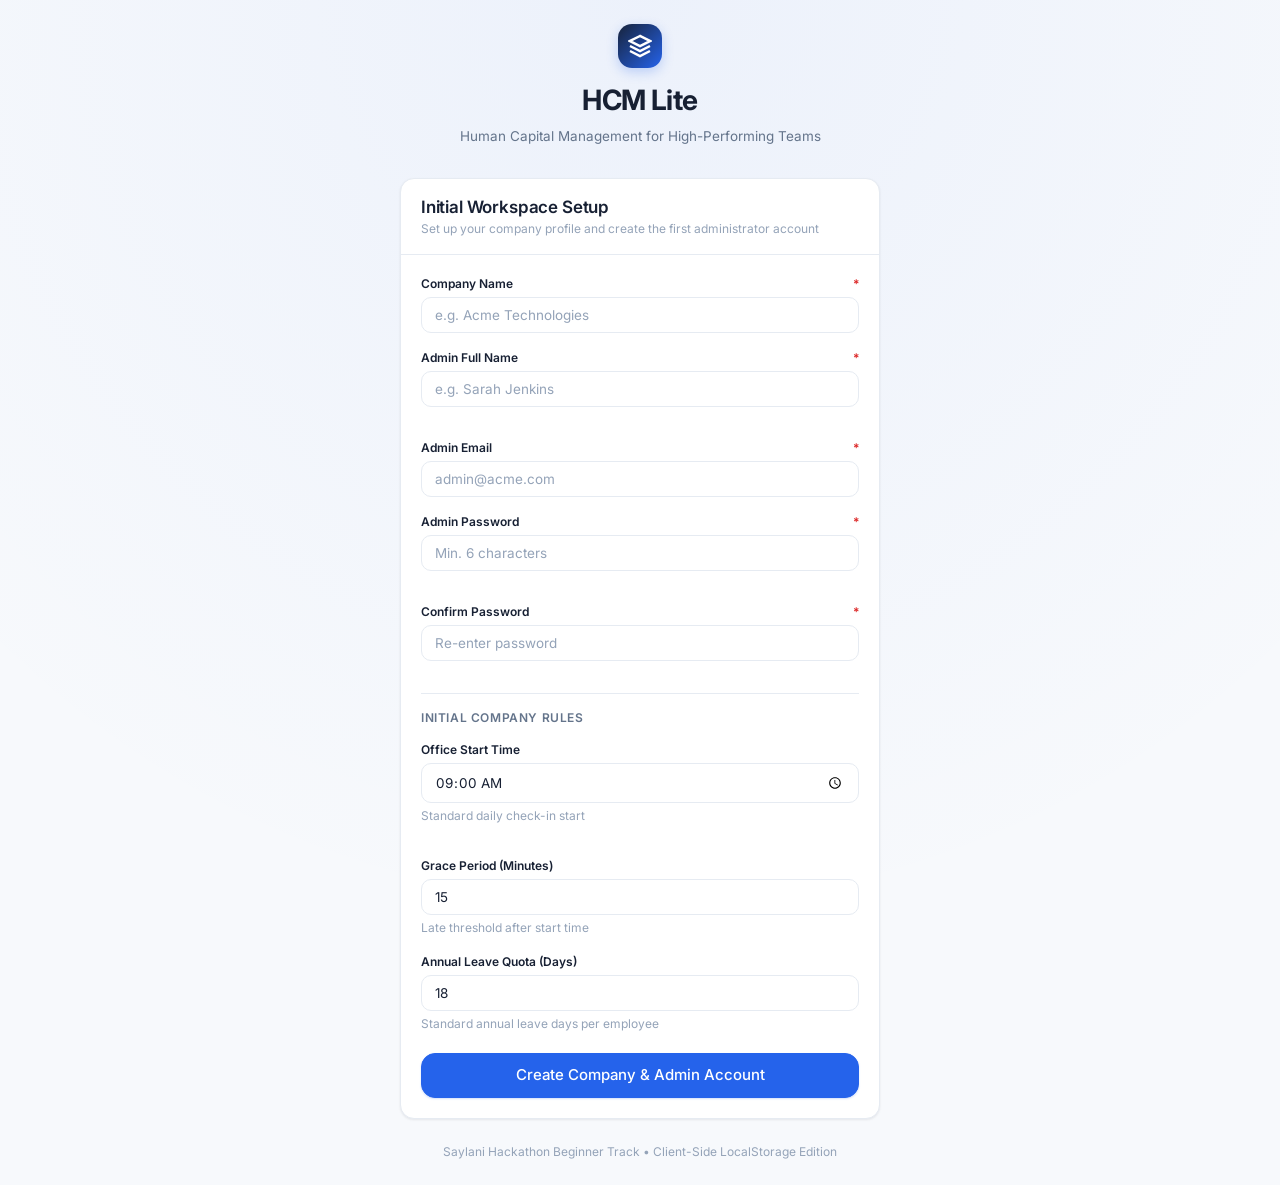
==== index.html @ 60c9b486 "Complete HCM Lite web app for Saylani Hackathon with all compulsory and bonus features" ====
<!DOCTYPE html>
<html lang="en">
<head>
  <meta charset="UTF-8">
  <meta name="viewport" content="width=device-width, initial-scale=1.0">
  <meta name="description" content="HCM Lite — A modern, professional HR Management platform for modern teams.">
  <title>HCM Lite — Sign In & Setup</title>
  <link rel="stylesheet" href="css/variables.css">
  <link rel="stylesheet" href="css/style.css">
  <link rel="stylesheet" href="css/components.css">
  <link rel="stylesheet" href="css/responsive.css">
  <style>
    .auth-page-wrapper {
      min-height: 100vh;
      display: flex;
      flex-direction: column;
      align-items: center;
      justify-content: center;
      padding: var(--space-6);
      background: radial-gradient(circle at 50% 0%, rgba(37, 99, 235, 0.05), transparent 70%), var(--color-bg);
    }
    .auth-container {
      width: 100%;
      max-width: 480px;
    }
    .auth-brand-header {
      text-align: center;
      margin-bottom: var(--space-8);
      display: flex;
      flex-direction: column;
      align-items: center;
      gap: var(--space-2);
    }
    .auth-brand-logo {
      width: 44px;
      height: 44px;
      border-radius: var(--radius-lg);
      background: linear-gradient(135deg, #17233B 0%, #2563EB 100%);
      display: flex;
      align-items: center;
      justify-content: center;
      color: white;
      box-shadow: 0 4px 12px rgba(37, 99, 235, 0.25);
      margin-bottom: var(--space-2);
    }
    .auth-brand-logo svg {
      width: 24px;
      height: 24px;
    }
    .auth-tagline {
      font-size: var(--font-size-sm);
      color: var(--color-text-secondary);
    }
  </style>
</head>
<body>
  <div class="auth-page-wrapper">
    <div class="auth-container">
      <div class="auth-brand-header">
        <div class="auth-brand-logo">
          <svg viewBox="0 0 24 24" fill="none" stroke="currentColor" stroke-width="2.5"><path d="M12 2L2 7l10 5 10-5-10-5z"></path><path d="M2 17l10 5 10-5"></path><path d="M2 12l10 5 10-5"></path></svg>
        </div>
        <h1 class="brand-title" style="font-size: 1.75rem;">HCM Lite</h1>
        <p class="auth-tagline">Human Capital Management for High-Performing Teams</p>
      </div>

      <!-- FIRST RUN SETUP CARD -->
      <div class="card" id="first-run-setup-card" style="display: none;">
        <div class="card-header">
          <div class="card-title-group">
            <h2 class="card-title">Initial Workspace Setup</h2>
            <span class="card-subtitle">Set up your company profile and create the first administrator account</span>
          </div>
        </div>
        <div class="card-body">
          <form id="first-run-form">
            <div class="form-group">
              <label class="form-label" for="setup-company-name">Company Name <span class="required">*</span></label>
              <input type="text" id="setup-company-name" class="form-input" required placeholder="e.g. Acme Technologies" autocomplete="organization">
            </div>

            <div class="form-row">
              <div class="form-group">
                <label class="form-label" for="setup-admin-name">Admin Full Name <span class="required">*</span></label>
                <input type="text" id="setup-admin-name" class="form-input" required placeholder="e.g. Sarah Jenkins" autocomplete="name">
              </div>
              <div class="form-group">
                <label class="form-label" for="setup-admin-email">Admin Email <span class="required">*</span></label>
                <input type="email" id="setup-admin-email" class="form-input" required placeholder="admin@acme.com" autocomplete="email">
              </div>
            </div>

            <div class="form-row">
              <div class="form-group">
                <label class="form-label" for="setup-admin-pwd">Admin Password <span class="required">*</span></label>
                <input type="password" id="setup-admin-pwd" class="form-input" required minlength="6" placeholder="Min. 6 characters" autocomplete="new-password">
              </div>
              <div class="form-group">
                <label class="form-label" for="setup-confirm-pwd">Confirm Password <span class="required">*</span></label>
                <input type="password" id="setup-confirm-pwd" class="form-input" required minlength="6" placeholder="Re-enter password" autocomplete="new-password">
              </div>
            </div>

            <div style="margin: var(--space-4) 0 var(--space-3); border-top: 1px solid var(--color-border); padding-top: var(--space-3);">
              <span style="font-size: var(--font-size-xs); font-weight: var(--font-weight-semibold); color: var(--color-text-secondary); text-transform: uppercase; letter-spacing: 0.05em;">Initial Company Rules</span>
            </div>

            <div class="form-row">
              <div class="form-group">
                <label class="form-label" for="setup-start-time">Office Start Time</label>
                <input type="time" id="setup-start-time" class="form-input" value="09:00">
                <span class="form-hint">Standard daily check-in start</span>
              </div>
              <div class="form-group">
                <label class="form-label" for="setup-grace-mins">Grace Period (Minutes)</label>
                <input type="number" id="setup-grace-mins" class="form-input" value="15" min="0" max="60">
                <span class="form-hint">Late threshold after start time</span>
              </div>
            </div>

            <div class="form-group">
              <label class="form-label" for="setup-leave-quota">Annual Leave Quota (Days)</label>
              <input type="number" id="setup-leave-quota" class="form-input" value="18" min="1" max="60">
              <span class="form-hint">Standard annual leave days per employee</span>
            </div>

            <div style="margin-top: var(--space-5);">
              <button type="submit" class="btn btn-primary btn-full btn-lg">
                Create Company &amp; Admin Account
              </button>
            </div>
          </form>
        </div>
      </div>

      <!-- STANDARD LOGIN CARD -->
      <div class="card" id="login-card" style="display: none;">
        <div class="card-header">
          <div class="card-title-group">
            <h2 class="card-title" id="login-company-title">Sign In</h2>
            <span class="card-subtitle">Enter your credentials to access your portal</span>
          </div>
        </div>
        <div class="card-body">
          <form id="login-form">
            <div class="form-group">
              <label class="form-label" for="login-email">Email Address <span class="required">*</span></label>
              <input type="email" id="login-email" class="form-input" required placeholder="name@company.com" autocomplete="email">
            </div>

            <div class="form-group">
              <div style="display: flex; justify-content: space-between; align-items: center; margin-bottom: 4px;">
                <label class="form-label" for="login-password" style="margin-bottom: 0;">Password <span class="required">*</span></label>
                <button type="button" id="toggle-login-pwd" class="btn btn-outline btn-sm" style="padding: 1px 6px; font-size: 0.75rem;">Show</button>
              </div>
              <input type="password" id="login-password" class="form-input" required placeholder="••••••••" autocomplete="current-password">
            </div>

            <div style="margin-top: var(--space-6);">
              <button type="submit" class="btn btn-primary btn-full btn-lg" id="btn-login-submit">
                Sign In
              </button>
            </div>

            <div style="margin-top: var(--space-4); text-align: center;">
              <span style="font-size: var(--font-size-xs); color: var(--color-text-muted);">
                Role redirection: Admin accounts access the Admin Console, while employee accounts open the Self-Service Portal.
              </span>
            </div>
          </form>
        </div>
      </div>

      <div style="margin-top: var(--space-6); text-align: center; font-size: var(--font-size-xs); color: var(--color-text-muted);">
        Saylani Hackathon Beginner Track • Client-Side LocalStorage Edition
      </div>
    </div>
  </div>

  <div id="toast-container"></div>

  <!-- Scripts -->
  <script src="js/storage.js"></script>
  <script src="js/auth.js"></script>
  <script src="js/ui.js"></script>
  <script src="js/attendance.js"></script>
  <script src="js/leave.js"></script>
  <script src="js/payroll.js"></script>
  <script src="js/helper.js"></script>
  <script src="js/app.js"></script>
</body>
</html>
---- css/variables.css ----
/* ==========================================================================
   HCM Lite — CSS Variables & Design System
   Sleek, modern, SaaS aesthetic (Inter, clean slate & indigo/blue tones)
   ========================================================================== */

@import url('https://fonts.googleapis.com/css2?family=Inter:wght@300;400;500;600;700&family=JetBrains+Mono:wght@400;500&display=swap');

:root {
  /* Color Palette - Light Mode */
  --color-primary-dark: #17233B;
  --color-primary-accent: #2563EB;
  --color-primary-accent-hover: #1D4ED8;
  --color-primary-accent-subtle: rgba(37, 99, 235, 0.08);

  --color-bg: #F7F9FC;
  --color-surface: #FFFFFF;
  --color-surface-hover: #F8FAFC;
  --color-surface-elevated: #FFFFFF;
  --color-surface-subtle: #F1F5F9;

  --color-text-main: #172033;
  --color-text-secondary: #64748B;
  --color-text-muted: #94A3B8;
  --color-text-inverse: #FFFFFF;

  --color-border: #E6EBF2;
  --color-border-subtle: #EEF2F6;
  --color-border-hover: #CBD5E1;
  --color-border-focus: #2563EB;

  /* Semantic Colors */
  --color-success: #0D9488;
  --color-success-bg: #CCFBF1;
  --color-success-text: #0F766E;

  --color-warning: #D97706;
  --color-warning-bg: #FEF3C7;
  --color-warning-text: #B45309;

  --color-error: #DC2626;
  --color-error-bg: #FEE2E2;
  --color-error-text: #B91C1C;

  --color-info: #0284C7;
  --color-info-bg: #E0F2FE;
  --color-info-text: #0369A1;

  --color-purple: #7C3AED;
  --color-purple-bg: #EDE9FE;
  --color-purple-text: #6D28D9;

  /* Typography */
  --font-sans: 'Inter', -apple-system, BlinkMacSystemFont, 'Segoe UI', Roboto, Helvetica, Arial, sans-serif;
  --font-mono: 'JetBrains Mono', SFMono-Regular, Menlo, Monaco, Consolas, monospace;

  --font-size-xs: 0.75rem;    /* 12px */
  --font-size-sm: 0.84375rem; /* 13.5px */
  --font-size-base: 0.9375rem;/* 15px */
  --font-size-md: 1.0625rem;  /* 17px */
  --font-size-lg: 1.25rem;    /* 20px */
  --font-size-xl: 1.5rem;     /* 24px */
  --font-size-2xl: 1.875rem;  /* 30px */

  --font-weight-normal: 400;
  --font-weight-medium: 500;
  --font-weight-semibold: 600;
  --font-weight-bold: 700;

  /* Spacing */
  --space-1: 0.25rem;
  --space-2: 0.5rem;
  --space-3: 0.75rem;
  --space-4: 1rem;
  --space-5: 1.25rem;
  --space-6: 1.5rem;
  --space-8: 2rem;
  --space-10: 2.5rem;
  --space-12: 3rem;

  /* Borders & Radii */
  --radius-xs: 4px;
  --radius-sm: 6px;
  --radius-md: 10px;
  --radius-lg: 14px;
  --radius-xl: 18px;
  --radius-full: 9999px;

  /* Shadows */
  --shadow-xs: 0 1px 2px rgba(15, 23, 42, 0.04);
  --shadow-sm: 0 1px 3px rgba(15, 23, 42, 0.06), 0 1px 2px rgba(15, 23, 42, 0.03);
  --shadow-md: 0 4px 6px -1px rgba(15, 23, 42, 0.07), 0 2px 4px -2px rgba(15, 23, 42, 0.04);
  --shadow-lg: 0 10px 15px -3px rgba(15, 23, 42, 0.08), 0 4px 6px -4px rgba(15, 23, 42, 0.03);
  --shadow-xl: 0 20px 25px -5px rgba(15, 23, 42, 0.1), 0 8px 10px -6px rgba(15, 23, 42, 0.04);
  --shadow-card: 0 1px 3px 0 rgba(16, 24, 40, 0.05), 0 1px 2px 0 rgba(16, 24, 40, 0.03);

  /* Transitions */
  --transition-fast: 150ms cubic-bezier(0.4, 0, 0.2, 1);
  --transition-normal: 200ms cubic-bezier(0.4, 0, 0.2, 1);
  --transition-slow: 300ms cubic-bezier(0.4, 0, 0.2, 1);

  /* Layout */
  --sidebar-width: 260px;
  --sidebar-width-collapsed: 72px;
  --topbar-height: 64px;
  --content-max-width: 1440px;
}

/* ==========================================================================
   Dark Mode Theme Overrides
   ========================================================================== */
[data-theme="dark"] {
  --color-primary-dark: #0B111E;
  --color-primary-accent: #3B82F6;
  --color-primary-accent-hover: #60A5FA;
  --color-primary-accent-subtle: rgba(59, 130, 246, 0.15);

  --color-bg: #0B111E;
  --color-surface: #131D31;
  --color-surface-hover: #19253F;
  --color-surface-elevated: #1A2640;
  --color-surface-subtle: #162035;

  --color-text-main: #F1F5F9;
  --color-text-secondary: #94A3B8;
  --color-text-muted: #64748B;
  --color-text-inverse: #0B111E;

  --color-border: #22324F;
  --color-border-subtle: #1C2B45;
  --color-border-hover: #33486F;
  --color-border-focus: #3B82F6;

  /* Semantic - Dark adjustments */
  --color-success: #14B8A6;
  --color-success-bg: rgba(20, 184, 166, 0.14);
  --color-success-text: #2DD4BF;

  --color-warning: #F59E0B;
  --color-warning-bg: rgba(245, 158, 11, 0.14);
  --color-warning-text: #FBBF24;

  --color-error: #EF4444;
  --color-error-bg: rgba(239, 68, 68, 0.14);
  --color-error-text: #F87171;

  --color-info: #38BDF8;
  --color-info-bg: rgba(56, 189, 248, 0.14);
  --color-info-text: #7DD3FC;

  --color-purple: #A78BFA;
  --color-purple-bg: rgba(167, 139, 250, 0.14);
  --color-purple-text: #C4B5FD;

  --shadow-xs: 0 1px 2px rgba(0, 0, 0, 0.3);
  --shadow-sm: 0 1px 3px rgba(0, 0, 0, 0.4);
  --shadow-md: 0 4px 6px -1px rgba(0, 0, 0, 0.5);
  --shadow-lg: 0 10px 15px -3px rgba(0, 0, 0, 0.6);
  --shadow-xl: 0 20px 25px -5px rgba(0, 0, 0, 0.7);
  --shadow-card: 0 1px 3px rgba(0, 0, 0, 0.4), 0 0 0 1px rgba(255, 255, 255, 0.04);
}
---- css/style.css ----
/* ==========================================================================
   HCM Lite — Main Layout & Base Styles
   SaaS Dashboard Layout (Sidebar + Topbar + Content Area)
   ========================================================================== */

@import url('./variables.css');

*, *::before, *::after {
  box-sizing: border-box;
  margin: 0;
  padding: 0;
}

html {
  font-size: 16px;
  -webkit-font-smoothing: antialiased;
  -moz-osx-font-smoothing: grayscale;
  scroll-behavior: smooth;
}

body {
  font-family: var(--font-sans);
  font-size: var(--font-size-base);
  line-height: 1.5;
  color: var(--color-text-main);
  background-color: var(--color-bg);
  min-height: 100vh;
  transition: background-color var(--transition-normal), color var(--transition-normal);
  overflow-x: hidden;
}

a {
  color: var(--color-primary-accent);
  text-decoration: none;
  transition: color var(--transition-fast);
}

a:hover {
  color: var(--color-primary-accent-hover);
}

button, input, select, textarea {
  font-family: inherit;
  font-size: inherit;
}

/* ==========================================================================
   Layout Architecture
   ========================================================================== */
.app-container {
  display: flex;
  min-height: 100vh;
  width: 100%;
  position: relative;
}

/* --------------------------------------------------------------------------
   Sidebar Navigation
   -------------------------------------------------------------------------- */
.sidebar {
  width: var(--sidebar-width);
  background-color: var(--color-surface);
  border-right: 1px solid var(--color-border);
  display: flex;
  flex-direction: column;
  position: fixed;
  top: 0;
  bottom: 0;
  left: 0;
  z-index: 40;
  transition: transform var(--transition-normal), width var(--transition-normal), background-color var(--transition-normal);
}

.sidebar-header {
  height: var(--topbar-height);
  padding: 0 var(--space-5);
  display: flex;
  align-items: center;
  justify-content: space-between;
  border-bottom: 1px solid var(--color-border);
}

.brand-link {
  display: flex;
  align-items: center;
  gap: var(--space-3);
  text-decoration: none;
  color: var(--color-text-main);
}

.brand-logo-icon {
  width: 32px;
  height: 32px;
  border-radius: var(--radius-md);
  background: linear-gradient(135deg, #17233B 0%, #2563EB 100%);
  display: flex;
  align-items: center;
  justify-content: center;
  color: #FFFFFF;
  box-shadow: 0 2px 4px rgba(37, 99, 235, 0.25);
  flex-shrink: 0;
}

.brand-logo-icon svg {
  width: 18px;
  height: 18px;
}

.brand-text {
  display: flex;
  flex-direction: column;
}

.brand-title {
  font-size: var(--font-size-md);
  font-weight: var(--font-weight-bold);
  letter-spacing: -0.02em;
  color: var(--color-text-main);
  line-height: 1.2;
}

.brand-subtitle {
  font-size: 0.7rem;
  font-weight: var(--font-weight-medium);
  color: var(--color-text-muted);
  text-transform: uppercase;
  letter-spacing: 0.05em;
}

.sidebar-body {
  flex: 1;
  padding: var(--space-4) var(--space-3);
  overflow-y: auto;
  display: flex;
  flex-direction: column;
  gap: var(--space-6);
}

.nav-group-title {
  font-size: 0.6875rem;
  font-weight: var(--font-weight-semibold);
  text-transform: uppercase;
  letter-spacing: 0.06em;
  color: var(--color-text-muted);
  padding: 0 var(--space-3);
  margin-bottom: var(--space-2);
}

.nav-list {
  list-style: none;
  display: flex;
  flex-direction: column;
  gap: 2px;
}

.nav-link {
  display: flex;
  align-items: center;
  gap: var(--space-3);
  padding: var(--space-2) var(--space-3);
  border-radius: var(--radius-md);
  color: var(--color-text-secondary);
  font-size: var(--font-size-sm);
  font-weight: var(--font-weight-medium);
  transition: all var(--transition-fast);
  position: relative;
}

.nav-link svg {
  width: 18px;
  height: 18px;
  flex-shrink: 0;
  stroke-width: 1.8;
  transition: stroke var(--transition-fast);
}

.nav-link:hover {
  color: var(--color-text-main);
  background-color: var(--color-surface-hover);
}

.nav-link.active {
  color: var(--color-primary-accent);
  background-color: var(--color-primary-accent-subtle);
  font-weight: var(--font-weight-semibold);
}

.nav-link.active svg {
  stroke: var(--color-primary-accent);
}

.nav-badge {
  margin-left: auto;
  font-size: var(--font-size-xs);
  padding: 1px 7px;
  border-radius: var(--radius-full);
  font-weight: var(--font-weight-semibold);
  background-color: var(--color-primary-accent);
  color: #FFFFFF;
}

.sidebar-footer {
  padding: var(--space-4);
  border-top: 1px solid var(--color-border);
  background-color: var(--color-surface);
}

.user-snippet {
  display: flex;
  align-items: center;
  gap: var(--space-3);
  padding: var(--space-2);
  border-radius: var(--radius-md);
  transition: background-color var(--transition-fast);
}

.user-snippet:hover {
  background-color: var(--color-surface-hover);
}

.user-avatar-initials {
  width: 36px;
  height: 36px;
  border-radius: var(--radius-full);
  background: linear-gradient(135deg, #2563EB, #1D4ED8);
  color: #FFFFFF;
  font-weight: var(--font-weight-semibold);
  font-size: var(--font-size-sm);
  display: flex;
  align-items: center;
  justify-content: center;
  flex-shrink: 0;
  border: 1px solid rgba(255, 255, 255, 0.2);
}

.user-info-text {
  flex: 1;
  min-width: 0;
}

.user-name {
  font-size: var(--font-size-sm);
  font-weight: var(--font-weight-semibold);
  color: var(--color-text-main);
  white-space: nowrap;
  overflow: hidden;
  text-overflow: ellipsis;
  line-height: 1.2;
}

.user-role-tag {
  font-size: 0.6875rem;
  color: var(--color-text-muted);
  text-transform: capitalize;
  display: flex;
  align-items: center;
  gap: 4px;
}

.btn-icon-subtle {
  background: none;
  border: none;
  color: var(--color-text-muted);
  cursor: pointer;
  padding: var(--space-2);
  border-radius: var(--radius-sm);
  display: flex;
  align-items: center;
  justify-content: center;
  transition: all var(--transition-fast);
}

.btn-icon-subtle:hover {
  color: var(--color-error);
  background-color: var(--color-error-bg);
}

/* --------------------------------------------------------------------------
   Main Content Area
   -------------------------------------------------------------------------- */
.main-wrapper {
  margin-left: var(--sidebar-width);
  flex: 1;
  min-width: 0;
  display: flex;
  flex-direction: column;
  min-height: 100vh;
}

.topbar {
  height: var(--topbar-height);
  background-color: var(--color-surface);
  border-bottom: 1px solid var(--color-border);
  display: flex;
  align-items: center;
  justify-content: space-between;
  padding: 0 var(--space-8);
  position: sticky;
  top: 0;
  z-index: 30;
  transition: background-color var(--transition-normal);
}

.topbar-left {
  display: flex;
  align-items: center;
  gap: var(--space-4);
}

.mobile-menu-toggle {
  display: none;
  background: none;
  border: 1px solid var(--color-border);
  border-radius: var(--radius-md);
  padding: var(--space-2);
  color: var(--color-text-main);
  cursor: pointer;
}

.topbar-company-badge {
  display: flex;
  align-items: center;
  gap: var(--space-2);
  font-size: var(--font-size-sm);
  font-weight: var(--font-weight-medium);
  color: var(--color-text-secondary);
}

.company-pulse-dot {
  width: 8px;
  height: 8px;
  border-radius: 50%;
  background-color: var(--color-success);
  display: inline-block;
}

.topbar-right {
  display: flex;
  align-items: center;
  gap: var(--space-3);
}

.topbar-date {
  font-size: var(--font-size-sm);
  color: var(--color-text-secondary);
  display: flex;
  align-items: center;
  gap: var(--space-2);
  padding: var(--space-1) var(--space-3);
  background-color: var(--color-surface-subtle);
  border-radius: var(--radius-full);
  border: 1px solid var(--color-border);
}

.topbar-date svg {
  width: 14px;
  height: 14px;
}

/* Content Container */
.content-body {
  flex: 1;
  padding: var(--space-8);
  max-width: var(--content-max-width);
  width: 100%;
  margin: 0 auto;
}

.page-header {
  display: flex;
  align-items: flex-start;
  justify-content: space-between;
  gap: var(--space-4);
  margin-bottom: var(--space-6);
  flex-wrap: wrap;
}

.page-title-group {
  display: flex;
  flex-direction: column;
  gap: var(--space-1);
}

.page-title {
  font-size: var(--font-size-xl);
  font-weight: var(--font-weight-bold);
  color: var(--color-text-main);
  letter-spacing: -0.025em;
  line-height: 1.25;
}

.page-description {
  font-size: var(--font-size-sm);
  color: var(--color-text-secondary);
}

.page-actions {
  display: flex;
  align-items: center;
  gap: var(--space-3);
  flex-wrap: wrap;
}

/* --------------------------------------------------------------------------
   Metric Cards Grid
   -------------------------------------------------------------------------- */
.metrics-grid {
  display: grid;
  grid-template-columns: repeat(auto-fit, minmax(180px, 1fr));
  gap: var(--space-4);
  margin-bottom: var(--space-8);
}

.metric-card {
  background-color: var(--color-surface);
  border: 1px solid var(--color-border);
  border-radius: var(--radius-lg);
  padding: var(--space-5);
  display: flex;
  flex-direction: column;
  gap: var(--space-3);
  box-shadow: var(--shadow-card);
  transition: transform var(--transition-fast), box-shadow var(--transition-fast), border-color var(--transition-fast);
}

.metric-card:hover {
  border-color: var(--color-border-hover);
  box-shadow: var(--shadow-md);
  transform: translateY(-1px);
}

.metric-header {
  display: flex;
  align-items: center;
  justify-content: space-between;
}

.metric-label {
  font-size: var(--font-size-sm);
  font-weight: var(--font-weight-medium);
  color: var(--color-text-secondary);
}

.metric-icon-wrap {
  width: 34px;
  height: 34px;
  border-radius: var(--radius-md);
  display: flex;
  align-items: center;
  justify-content: center;
}

.metric-icon-wrap svg {
  width: 18px;
  height: 18px;
}

.metric-icon-blue { background-color: var(--color-info-bg); color: var(--color-info); }
.metric-icon-green { background-color: var(--color-success-bg); color: var(--color-success); }
.metric-icon-amber { background-color: var(--color-warning-bg); color: var(--color-warning); }
.metric-icon-purple { background-color: var(--color-purple-bg); color: var(--color-purple); }
.metric-icon-red { background-color: var(--color-error-bg); color: var(--color-error); }
.metric-icon-dark { background-color: var(--color-surface-subtle); color: var(--color-text-main); }

.metric-body {
  display: flex;
  align-items: baseline;
  justify-content: space-between;
}

.metric-value {
  font-size: 1.75rem;
  font-weight: var(--font-weight-bold);
  color: var(--color-text-main);
  letter-spacing: -0.03em;
  line-height: 1;
}

.metric-subtext {
  font-size: var(--font-size-xs);
  color: var(--color-text-muted);
}

/* --------------------------------------------------------------------------
   Cards & Panels
   -------------------------------------------------------------------------- */
.card {
  background-color: var(--color-surface);
  border: 1px solid var(--color-border);
  border-radius: var(--radius-lg);
  box-shadow: var(--shadow-card);
  overflow: hidden;
  display: flex;
  flex-direction: column;
  transition: background-color var(--transition-normal), border-color var(--transition-normal);
}

.card-header {
  padding: var(--space-4) var(--space-5);
  border-bottom: 1px solid var(--color-border);
  display: flex;
  align-items: center;
  justify-content: space-between;
  gap: var(--space-4);
  flex-wrap: wrap;
}

.card-title-group {
  display: flex;
  flex-direction: column;
}

.card-title {
  font-size: var(--font-size-md);
  font-weight: var(--font-weight-semibold);
  color: var(--color-text-main);
  letter-spacing: -0.01em;
}

.card-subtitle {
  font-size: var(--font-size-xs);
  color: var(--color-text-muted);
}

.card-actions {
  display: flex;
  align-items: center;
  gap: var(--space-2);
}

.card-body {
  padding: var(--space-5);
  flex: 1;
}

.card-body-no-padding {
  padding: 0;
  flex: 1;
}

/* --------------------------------------------------------------------------
   Grid Layouts
   -------------------------------------------------------------------------- */
.grid-2col {
  display: grid;
  grid-template-columns: repeat(2, 1fr);
  gap: var(--space-6);
  margin-bottom: var(--space-6);
}

.grid-3col {
  display: grid;
  grid-template-columns: repeat(3, 1fr);
  gap: var(--space-6);
  margin-bottom: var(--space-6);
}

.grid-1-2 {
  display: grid;
  grid-template-columns: 1fr 2fr;
  gap: var(--space-6);
  margin-bottom: var(--space-6);
}

.grid-2-1 {
  display: grid;
  grid-template-columns: 2fr 1fr;
  gap: var(--space-6);
  margin-bottom: var(--space-6);
}

/* --------------------------------------------------------------------------
   Tables
   -------------------------------------------------------------------------- */
.table-responsive {
  width: 100%;
  overflow-x: auto;
  -webkit-overflow-scrolling: touch;
}

.table {
  width: 100%;
  border-collapse: separate;
  border-spacing: 0;
  text-align: left;
}

.table th {
  background-color: var(--color-surface-subtle);
  color: var(--color-text-secondary);
  font-size: var(--font-size-xs);
  font-weight: var(--font-weight-semibold);
  text-transform: uppercase;
  letter-spacing: 0.05em;
  padding: var(--space-3) var(--space-5);
  border-bottom: 1px solid var(--color-border);
  white-space: nowrap;
}

.table th.sortable {
  cursor: pointer;
  user-select: none;
}

.table th.sortable:hover {
  color: var(--color-text-main);
}

.table td {
  padding: var(--space-3) var(--space-5);
  font-size: var(--font-size-sm);
  color: var(--color-text-main);
  border-bottom: 1px solid var(--color-border);
  vertical-align: middle;
  background-color: var(--color-surface);
  transition: background-color var(--transition-fast);
}

.table tbody tr:last-child td {
  border-bottom: none;
}

.table tbody tr:hover td {
  background-color: var(--color-surface-hover);
}

.user-cell {
  display: flex;
  align-items: center;
  gap: var(--space-3);
}

.user-cell-meta {
  display: flex;
  flex-direction: column;
}

.user-cell-name {
  font-weight: var(--font-weight-semibold);
  color: var(--color-text-main);
}

.user-cell-id {
  font-size: var(--font-size-xs);
  color: var(--color-text-muted);
  font-family: var(--font-mono);
}

/* --------------------------------------------------------------------------
   Empty States
   -------------------------------------------------------------------------- */
.empty-state {
  display: flex;
  flex-direction: column;
  align-items: center;
  justify-content: center;
  text-align: center;
  padding: var(--space-10) var(--space-6);
}

.empty-state-icon {
  width: 56px;
  height: 56px;
  border-radius: var(--radius-full);
  background-color: var(--color-surface-subtle);
  color: var(--color-text-muted);
  display: flex;
  align-items: center;
  justify-content: center;
  margin-bottom: var(--space-4);
}

.empty-state-icon svg {
  width: 26px;
  height: 26px;
}

.empty-state-title {
  font-size: var(--font-size-md);
  font-weight: var(--font-weight-semibold);
  color: var(--color-text-main);
  margin-bottom: var(--space-1);
}

.empty-state-description {
  font-size: var(--font-size-sm);
  color: var(--color-text-secondary);
  max-width: 380px;
  margin-bottom: var(--space-5);
}

/* --------------------------------------------------------------------------
   Activity & Announcement Feed
   -------------------------------------------------------------------------- */
.activity-feed {
  list-style: none;
  display: flex;
  flex-direction: column;
  gap: var(--space-4);
}

.activity-item {
  display: flex;
  gap: var(--space-3);
  position: relative;
}

.activity-item:not(:last-child)::before {
  content: '';
  position: absolute;
  top: 26px;
  left: 11px;
  bottom: -16px;
  width: 2px;
  background-color: var(--color-border);
}

.activity-indicator {
  width: 24px;
  height: 24px;
  border-radius: 50%;
  background-color: var(--color-surface-subtle);
  border: 2px solid var(--color-border);
  display: flex;
  align-items: center;
  justify-content: center;
  flex-shrink: 0;
  z-index: 1;
}

.activity-indicator-dot {
  width: 8px;
  height: 8px;
  border-radius: 50%;
  background-color: var(--color-primary-accent);
}

.activity-content {
  flex: 1;
  display: flex;
  flex-direction: column;
  gap: 2px;
}

.activity-text {
  font-size: var(--font-size-sm);
  color: var(--color-text-main);
}

.activity-text strong {
  font-weight: var(--font-weight-semibold);
}

.activity-time {
  font-size: var(--font-size-xs);
  color: var(--color-text-muted);
}
---- css/components.css ----
/* ==========================================================================
   HCM Lite — UI Components
   Buttons, Badges, Modals, Forms, Toasts, Chatbot, Camera, and GPS widgets
   ========================================================================== */

/* --------------------------------------------------------------------------
   Buttons
   -------------------------------------------------------------------------- */
.btn {
  display: inline-flex;
  align-items: center;
  justify-content: center;
  gap: var(--space-2);
  padding: 0.5rem 1rem;
  border-radius: var(--radius-md);
  font-size: var(--font-size-sm);
  font-weight: var(--font-weight-medium);
  line-height: 1.25;
  cursor: pointer;
  border: 1px solid transparent;
  transition: all var(--transition-fast);
  text-decoration: none;
  white-space: nowrap;
  user-select: none;
}

.btn:disabled, .btn.disabled {
  opacity: 0.55;
  cursor: not-allowed;
  pointer-events: none;
}

.btn svg {
  width: 16px;
  height: 16px;
  flex-shrink: 0;
}

.btn-primary {
  background-color: var(--color-primary-accent);
  color: #FFFFFF;
  border-color: var(--color-primary-accent);
  box-shadow: 0 1px 2px rgba(37, 99, 235, 0.2);
}

.btn-primary:hover:not(:disabled) {
  background-color: var(--color-primary-accent-hover);
  border-color: var(--color-primary-accent-hover);
  box-shadow: 0 2px 4px rgba(37, 99, 235, 0.3);
}

.btn-secondary {
  background-color: var(--color-surface-subtle);
  color: var(--color-text-main);
  border-color: var(--color-border);
}

.btn-secondary:hover:not(:disabled) {
  background-color: var(--color-surface-hover);
  border-color: var(--color-border-hover);
}

.btn-outline {
  background-color: transparent;
  color: var(--color-text-main);
  border-color: var(--color-border);
}

.btn-outline:hover:not(:disabled) {
  background-color: var(--color-surface-hover);
  border-color: var(--color-border-hover);
}

.btn-danger {
  background-color: var(--color-error);
  color: #FFFFFF;
  border-color: var(--color-error);
}

.btn-danger:hover:not(:disabled) {
  background-color: #B91C1C;
  border-color: #B91C1C;
}

.btn-danger-outline {
  background-color: transparent;
  color: var(--color-error);
  border-color: var(--color-border);
}

.btn-danger-outline:hover:not(:disabled) {
  background-color: var(--color-error-bg);
  border-color: var(--color-error);
}

.btn-success {
  background-color: var(--color-success);
  color: #FFFFFF;
  border-color: var(--color-success);
}

.btn-success:hover:not(:disabled) {
  background-color: #0F766E;
  border-color: #0F766E;
}

.btn-sm {
  padding: 0.3125rem 0.625rem;
  font-size: var(--font-size-xs);
  border-radius: var(--radius-sm);
}

.btn-lg {
  padding: 0.75rem 1.5rem;
  font-size: var(--font-size-base);
  border-radius: var(--radius-lg);
}

.btn-full {
  width: 100%;
}

.btn-icon-only {
  padding: 0.5rem;
  width: 36px;
  height: 36px;
  border-radius: var(--radius-md);
  color: var(--color-text-secondary);
}

/* --------------------------------------------------------------------------
   Badges & Tags
   -------------------------------------------------------------------------- */
.badge {
  display: inline-flex;
  align-items: center;
  gap: 5px;
  padding: 2px 8px;
  border-radius: var(--radius-full);
  font-size: var(--font-size-xs);
  font-weight: var(--font-weight-medium);
  line-height: 1.4;
  white-space: nowrap;
}

.badge-dot {
  width: 6px;
  height: 6px;
  border-radius: 50%;
  background-color: currentColor;
}

.badge-success { background-color: var(--color-success-bg); color: var(--color-success-text); }
.badge-warning { background-color: var(--color-warning-bg); color: var(--color-warning-text); }
.badge-error { background-color: var(--color-error-bg); color: var(--color-error-text); }
.badge-info { background-color: var(--color-info-bg); color: var(--color-info-text); }
.badge-purple { background-color: var(--color-purple-bg); color: var(--color-purple-text); }
.badge-muted { background-color: var(--color-surface-subtle); color: var(--color-text-muted); }

/* --------------------------------------------------------------------------
   Form Controls
   -------------------------------------------------------------------------- */
.form-group {
  display: flex;
  flex-direction: column;
  gap: var(--space-1);
  margin-bottom: var(--space-4);
  text-align: left;
}

.form-label {
  font-size: var(--font-size-xs);
  font-weight: var(--font-weight-semibold);
  color: var(--color-text-main);
  display: flex;
  align-items: center;
  justify-content: space-between;
}

.form-label .required {
  color: var(--color-error);
}

.form-input, .form-select, .form-textarea {
  width: 100%;
  padding: 0.5625rem 0.8125rem;
  background-color: var(--color-surface);
  border: 1px solid var(--color-border);
  border-radius: var(--radius-md);
  font-size: var(--font-size-sm);
  color: var(--color-text-main);
  outline: none;
  transition: all var(--transition-fast);
}

.form-input:focus, .form-select:focus, .form-textarea:focus {
  border-color: var(--color-border-focus);
  box-shadow: 0 0 0 3px var(--color-primary-accent-subtle);
}

.form-input.is-invalid, .form-select.is-invalid, .form-textarea.is-invalid {
  border-color: var(--color-error);
  box-shadow: 0 0 0 3px var(--color-error-bg);
}

.form-input::placeholder, .form-textarea::placeholder {
  color: var(--color-text-muted);
}

.form-hint {
  font-size: var(--font-size-xs);
  color: var(--color-text-muted);
}

.form-error {
  font-size: var(--font-size-xs);
  color: var(--color-error);
  font-weight: var(--font-weight-medium);
  margin-top: 2px;
  display: none;
}

.form-error.visible {
  display: block;
}

.form-row {
  display: grid;
  grid-template-columns: repeat(auto-fit, minmax(220px, 1fr));
  gap: var(--space-4);
}

.input-with-button {
  display: flex;
  gap: var(--space-2);
}

/* Toggle Switch */
.switch-label {
  display: flex;
  align-items: center;
  justify-content: space-between;
  gap: var(--space-4);
  cursor: pointer;
  padding: var(--space-3) 0;
}

.switch-text {
  display: flex;
  flex-direction: column;
}

.switch-title {
  font-size: var(--font-size-sm);
  font-weight: var(--font-weight-medium);
  color: var(--color-text-main);
}

.switch-description {
  font-size: var(--font-size-xs);
  color: var(--color-text-muted);
}

.switch {
  position: relative;
  display: inline-block;
  width: 44px;
  height: 24px;
  flex-shrink: 0;
}

.switch input {
  opacity: 0;
  width: 0;
  height: 0;
}

.slider {
  position: absolute;
  cursor: pointer;
  top: 0; left: 0; right: 0; bottom: 0;
  background-color: var(--color-border);
  transition: var(--transition-fast);
  border-radius: var(--radius-full);
}

.slider::before {
  position: absolute;
  content: "";
  height: 18px;
  width: 18px;
  left: 3px;
  bottom: 3px;
  background-color: white;
  transition: var(--transition-fast);
  border-radius: 50%;
  box-shadow: 0 1px 2px rgba(0, 0, 0, 0.2);
}

.switch input:checked + .slider {
  background-color: var(--color-primary-accent);
}

.switch input:checked + .slider::before {
  transform: translateX(20px);
}

/* --------------------------------------------------------------------------
   Filter & Search Toolbar
   -------------------------------------------------------------------------- */
.filter-toolbar {
  display: flex;
  align-items: center;
  justify-content: space-between;
  gap: var(--space-3);
  margin-bottom: var(--space-4);
  flex-wrap: wrap;
}

.filter-group {
  display: flex;
  align-items: center;
  gap: var(--space-3);
  flex-wrap: wrap;
}

.search-input-wrap {
  position: relative;
  min-width: 240px;
}

.search-input-wrap svg {
  position: absolute;
  left: 10px;
  top: 50%;
  transform: translateY(-50%);
  width: 16px;
  height: 16px;
  color: var(--color-text-muted);
  pointer-events: none;
}

.search-input-wrap .form-input {
  padding-left: 34px;
}

/* --------------------------------------------------------------------------
   Modals
   -------------------------------------------------------------------------- */
.modal-backdrop {
  position: fixed;
  top: 0;
  left: 0;
  right: 0;
  bottom: 0;
  background-color: rgba(15, 23, 42, 0.6);
  backdrop-filter: blur(4px);
  z-index: 100;
  display: flex;
  align-items: center;
  justify-content: center;
  padding: var(--space-4);
  opacity: 0;
  visibility: hidden;
  transition: opacity var(--transition-normal), visibility var(--transition-normal);
}

.modal-backdrop.active {
  opacity: 1;
  visibility: visible;
}

.modal-dialog {
  background-color: var(--color-surface);
  border: 1px solid var(--color-border);
  border-radius: var(--radius-xl);
  box-shadow: var(--shadow-xl);
  width: 100%;
  max-width: 540px;
  max-height: 90vh;
  display: flex;
  flex-direction: column;
  overflow: hidden;
  transform: scale(0.96);
  transition: transform var(--transition-normal);
}

.modal-dialog.modal-lg {
  max-width: 720px;
}

.modal-dialog.modal-xl {
  max-width: 900px;
}

.modal-backdrop.active .modal-dialog {
  transform: scale(1);
}

.modal-header {
  padding: var(--space-4) var(--space-6);
  border-bottom: 1px solid var(--color-border);
  display: flex;
  align-items: center;
  justify-content: space-between;
}

.modal-title {
  font-size: var(--font-size-md);
  font-weight: var(--font-weight-semibold);
  color: var(--color-text-main);
}

.modal-close {
  background: none;
  border: none;
  color: var(--color-text-muted);
  cursor: pointer;
  padding: var(--space-1);
  border-radius: var(--radius-sm);
  display: flex;
  align-items: center;
  justify-content: center;
}

.modal-close:hover {
  color: var(--color-text-main);
  background-color: var(--color-surface-subtle);
}

.modal-body {
  padding: var(--space-6);
  overflow-y: auto;
  flex: 1;
}

.modal-footer {
  padding: var(--space-4) var(--space-6);
  border-top: 1px solid var(--color-border);
  display: flex;
  align-items: center;
  justify-content: flex-end;
  gap: var(--space-3);
  background-color: var(--color-surface-subtle);
}

/* --------------------------------------------------------------------------
   Toast Notifications
   -------------------------------------------------------------------------- */
#toast-container {
  position: fixed;
  bottom: var(--space-6);
  right: var(--space-6);
  z-index: 150;
  display: flex;
  flex-direction: column;
  gap: var(--space-2);
  pointer-events: none;
}

.toast {
  pointer-events: auto;
  min-width: 280px;
  max-width: 420px;
  background-color: var(--color-surface-elevated);
  border: 1px solid var(--color-border);
  box-shadow: var(--shadow-lg);
  border-radius: var(--radius-lg);
  padding: var(--space-3) var(--space-4);
  display: flex;
  align-items: center;
  gap: var(--space-3);
  font-size: var(--font-size-sm);
  color: var(--color-text-main);
  animation: toastSlideIn 200ms cubic-bezier(0.16, 1, 0.3, 1) forwards;
  transition: opacity var(--transition-fast), transform var(--transition-fast);
}

.toast.toast-fadeout {
  opacity: 0;
  transform: translateY(10px);
}

.toast-icon {
  width: 20px;
  height: 20px;
  flex-shrink: 0;
}

.toast-content {
  flex: 1;
  line-height: 1.35;
}

.toast-success { border-left: 4px solid var(--color-success); }
.toast-success .toast-icon { color: var(--color-success); }
.toast-error { border-left: 4px solid var(--color-error); }
.toast-error .toast-icon { color: var(--color-error); }
.toast-info { border-left: 4px solid var(--color-info); }
.toast-info .toast-icon { color: var(--color-info); }
.toast-warning { border-left: 4px solid var(--color-warning); }
.toast-warning .toast-icon { color: var(--color-warning); }

@keyframes toastSlideIn {
  from {
    opacity: 0;
    transform: translateY(16px);
  }
  to {
    opacity: 1;
    transform: translateY(0);
  }
}

/* --------------------------------------------------------------------------
   Smart Helper (Chat Assistant) Widget
   -------------------------------------------------------------------------- */
.helper-widget {
  background-color: var(--color-surface);
  border: 1px solid var(--color-border);
  border-radius: var(--radius-lg);
  box-shadow: var(--shadow-card);
  display: flex;
  flex-direction: column;
  height: 480px;
  overflow: hidden;
}

.helper-header {
  padding: var(--space-3) var(--space-4);
  background-color: var(--color-surface-subtle);
  border-bottom: 1px solid var(--color-border);
  display: flex;
  align-items: center;
  justify-content: space-between;
}

.helper-title {
  display: flex;
  align-items: center;
  gap: var(--space-2);
  font-size: var(--font-size-sm);
  font-weight: var(--font-weight-semibold);
  color: var(--color-text-main);
}

.helper-ai-badge {
  background: linear-gradient(135deg, #2563EB, #7C3AED);
  color: white;
  font-size: 0.65rem;
  padding: 1px 6px;
  border-radius: var(--radius-full);
  font-weight: var(--font-weight-bold);
  text-transform: uppercase;
}

.helper-messages {
  flex: 1;
  padding: var(--space-4);
  overflow-y: auto;
  display: flex;
  flex-direction: column;
  gap: var(--space-3);
  background-color: var(--color-bg);
}

.message-bubble {
  max-width: 82%;
  padding: var(--space-3) var(--space-4);
  border-radius: var(--radius-lg);
  font-size: var(--font-size-sm);
  line-height: 1.45;
  word-break: break-word;
}

.message-bot {
  align-self: flex-start;
  background-color: var(--color-surface);
  border: 1px solid var(--color-border);
  color: var(--color-text-main);
  border-bottom-left-radius: var(--radius-xs);
  box-shadow: var(--shadow-xs);
}

.message-user {
  align-self: flex-end;
  background-color: var(--color-primary-accent);
  color: #FFFFFF;
  border-bottom-right-radius: var(--radius-xs);
}

.helper-chips-container {
  padding: var(--space-2) var(--space-4);
  background-color: var(--color-surface);
  border-top: 1px solid var(--color-border-subtle);
  display: flex;
  gap: var(--space-2);
  overflow-x: auto;
  white-space: nowrap;
}

.helper-chip {
  background-color: var(--color-surface-subtle);
  border: 1px solid var(--color-border);
  border-radius: var(--radius-full);
  padding: 4px 10px;
  font-size: var(--font-size-xs);
  color: var(--color-text-secondary);
  cursor: pointer;
  transition: all var(--transition-fast);
  flex-shrink: 0;
}

.helper-chip:hover {
  background-color: var(--color-primary-accent-subtle);
  color: var(--color-primary-accent);
  border-color: var(--color-primary-accent);
}

.helper-input-row {
  padding: var(--space-3) var(--space-4);
  background-color: var(--color-surface);
  border-top: 1px solid var(--color-border);
  display: flex;
  gap: var(--space-2);
}

.helper-input-row .form-input {
  flex: 1;
}

/* --------------------------------------------------------------------------
   Camera & GPS Verification Widgets
   -------------------------------------------------------------------------- */
.camera-verification-box {
  display: flex;
  flex-direction: column;
  align-items: center;
  gap: var(--space-4);
  width: 100%;
}

.camera-preview-wrapper {
  position: relative;
  width: 100%;
  max-width: 420px;
  height: 315px;
  background-color: #0F172A;
  border-radius: var(--radius-lg);
  overflow: hidden;
  box-shadow: var(--shadow-md);
  display: flex;
  align-items: center;
  justify-content: center;
}

.camera-video {
  width: 100%;
  height: 100%;
  object-fit: cover;
  transform: scaleX(-1); /* mirror preview for natural user experience */
}

.face-oval-guide {
  position: absolute;
  top: 50%;
  left: 50%;
  transform: translate(-50%, -50%);
  width: 180px;
  height: 230px;
  border: 2px dashed rgba(255, 255, 255, 0.6);
  border-radius: 50%;
  pointer-events: none;
  transition: border-color var(--transition-fast), box-shadow var(--transition-fast);
}

.face-oval-guide.face-detected {
  border: 2px solid var(--color-success);
  box-shadow: 0 0 15px rgba(13, 148, 136, 0.6);
}

.camera-status-overlay {
  position: absolute;
  bottom: var(--space-3);
  left: 50%;
  transform: translateX(-50%);
  background-color: rgba(15, 23, 42, 0.85);
  color: white;
  padding: 4px 12px;
  border-radius: var(--radius-full);
  font-size: var(--font-size-xs);
  font-weight: var(--font-weight-medium);
  display: flex;
  align-items: center;
  gap: 6px;
  backdrop-filter: blur(4px);
  white-space: nowrap;
}

.gps-status-card {
  background-color: var(--color-surface-subtle);
  border: 1px solid var(--color-border);
  border-radius: var(--radius-md);
  padding: var(--space-3) var(--space-4);
  width: 100%;
  font-size: var(--font-size-sm);
  display: flex;
  flex-direction: column;
  gap: var(--space-2);
}

.gps-status-row {
  display: flex;
  align-items: center;
  justify-content: space-between;
  font-size: var(--font-size-xs);
}

.gps-status-row strong {
  color: var(--color-text-main);
}
---- css/responsive.css ----
/* ==========================================================================
   HCM Lite — Responsive Design & Mobile Adaptations
   Tested across 375px, 430px, 768px, 1024px, 1440px
   ========================================================================== */

/* --------------------------------------------------------------------------
   Laptops and Small Desktops (<= 1200px)
   -------------------------------------------------------------------------- */
@media (max-width: 1200px) {
  .grid-3col {
    grid-template-columns: repeat(2, 1fr);
  }

  .grid-1-2, .grid-2-1 {
    grid-template-columns: 1fr;
  }
}

/* --------------------------------------------------------------------------
   Tablets (<= 992px)
   -------------------------------------------------------------------------- */
@media (max-width: 992px) {
  :root {
    --sidebar-width: 260px;
  }

  /* Sidebar drawer behavior */
  .sidebar {
    transform: translateX(-100%);
    box-shadow: var(--shadow-xl);
  }

  .sidebar.open {
    transform: translateX(0);
  }

  .sidebar-backdrop {
    position: fixed;
    top: 0; left: 0; right: 0; bottom: 0;
    background-color: rgba(15, 23, 42, 0.5);
    backdrop-filter: blur(2px);
    z-index: 35;
    display: none;
  }

  .sidebar-backdrop.active {
    display: block;
  }

  .main-wrapper {
    margin-left: 0;
  }

  .mobile-menu-toggle {
    display: flex;
    align-items: center;
    justify-content: center;
  }

  .grid-2col {
    grid-template-columns: 1fr;
  }

  .content-body {
    padding: var(--space-5);
  }

  .topbar {
    padding: 0 var(--space-5);
  }
}

/* --------------------------------------------------------------------------
   Mobile Landscape & Large Phones (<= 768px)
   -------------------------------------------------------------------------- */
@media (max-width: 768px) {
  .metrics-grid {
    grid-template-columns: repeat(2, 1fr);
    gap: var(--space-3);
  }

  .metric-card {
    padding: var(--space-4);
  }

  .metric-value {
    font-size: 1.5rem;
  }

  .page-header {
    flex-direction: column;
    align-items: stretch;
    gap: var(--space-3);
  }

  .page-actions {
    width: 100%;
    justify-content: flex-start;
  }

  .page-actions .btn {
    flex: 1;
  }

  .filter-toolbar {
    flex-direction: column;
    align-items: stretch;
  }

  .filter-group {
    width: 100%;
  }

  .filter-group .form-select,
  .search-input-wrap {
    width: 100%;
  }

  .modal-dialog {
    max-height: 95vh;
    border-radius: var(--radius-lg);
  }

  .modal-header, .modal-footer {
    padding: var(--space-3) var(--space-4);
  }

  .modal-body {
    padding: var(--space-4);
  }

  .topbar-date span.date-text {
    display: none;
  }

  .helper-widget {
    height: 420px;
  }
}

/* --------------------------------------------------------------------------
   Mobile Phones (<= 480px / 375px)
   -------------------------------------------------------------------------- */
@media (max-width: 480px) {
  .metrics-grid {
    grid-template-columns: 1fr;
  }

  .content-body {
    padding: var(--space-3);
  }

  .topbar {
    padding: 0 var(--space-3);
  }

  .topbar-company-badge span.company-name-text {
    max-width: 120px;
    white-space: nowrap;
    overflow: hidden;
    text-overflow: ellipsis;
  }

  .card-header {
    padding: var(--space-3) var(--space-4);
    flex-direction: column;
    align-items: flex-start;
    gap: var(--space-2);
  }

  .card-actions {
    width: 100%;
    justify-content: flex-start;
  }

  .card-body {
    padding: var(--space-4);
  }

  .form-row {
    grid-template-columns: 1fr;
  }

  #toast-container {
    left: var(--space-3);
    right: var(--space-3);
    bottom: var(--space-3);
  }

  .toast {
    max-width: 100%;
  }

  .camera-preview-wrapper {
    height: 250px;
  }

  .face-oval-guide {
    width: 140px;
    height: 180px;
  }
}
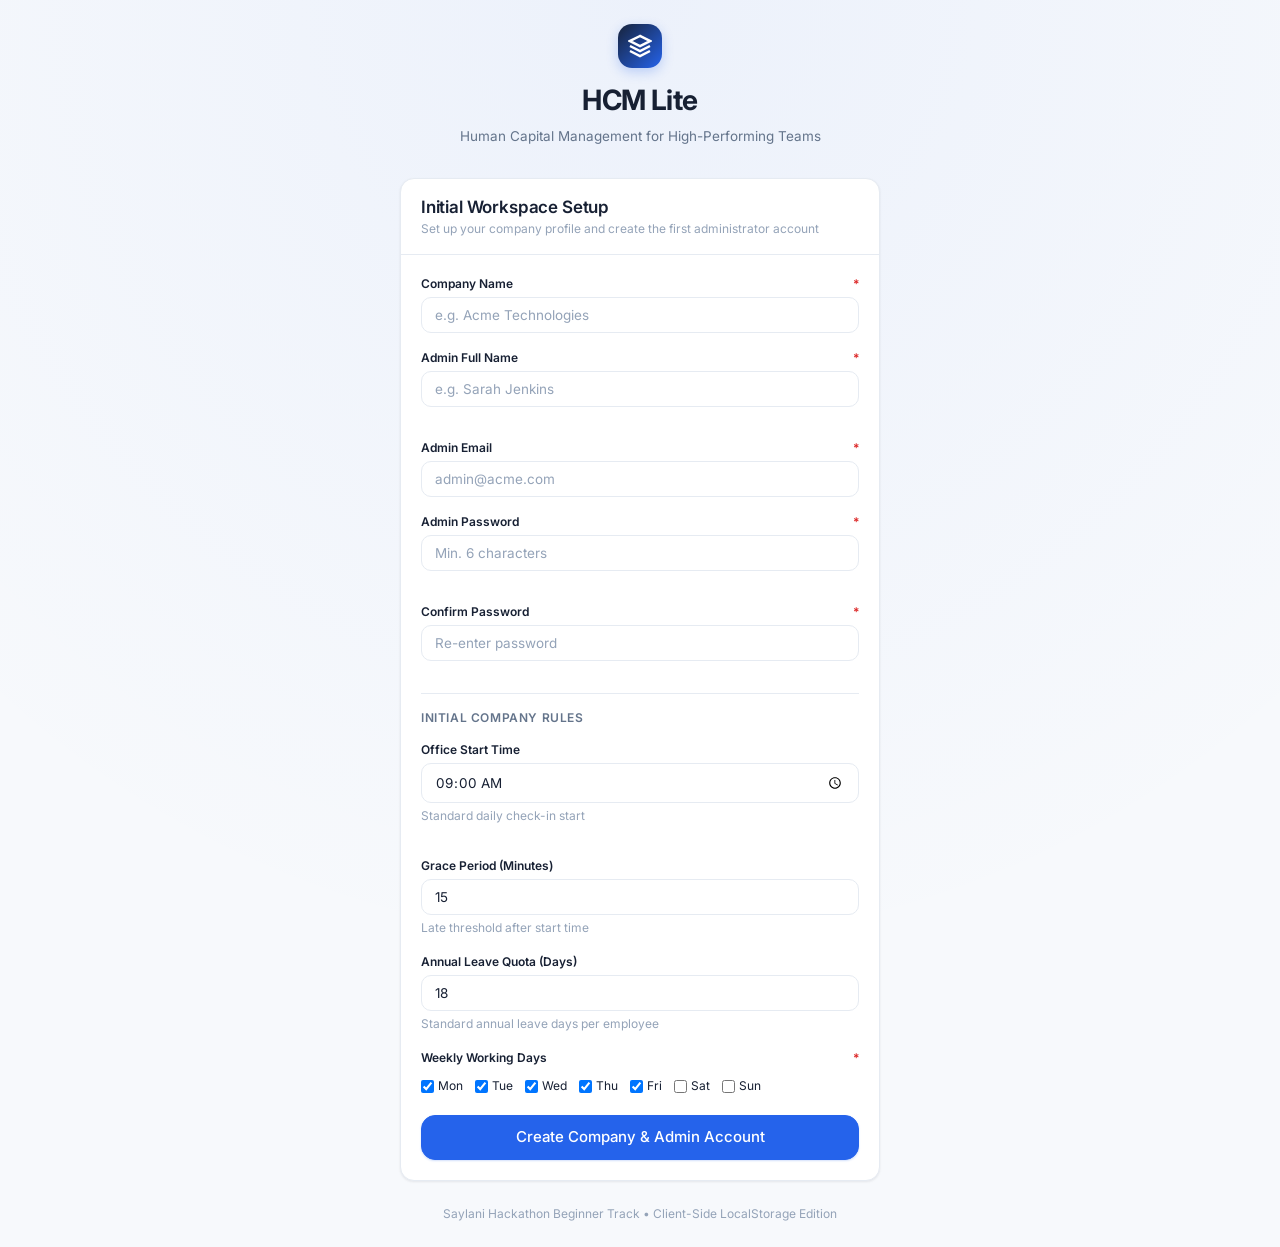
==== commit 0612b48b: "Changes Fixed" ====
--- a/index.html
+++ b/index.html
@@ -124,6 +124,33 @@
               <span class="form-hint">Standard annual leave days per employee</span>
             </div>
 
+            <div class="form-group">
+              <label class="form-label">Weekly Working Days <span class="required">*</span></label>
+              <div style="display: flex; gap: var(--space-3); flex-wrap: wrap; margin-top: 6px;">
+                <label style="display: flex; align-items: center; gap: 4px; font-size: var(--font-size-xs); cursor: pointer;">
+                  <input type="checkbox" class="setup-workday" value="1" checked> Mon
+                </label>
+                <label style="display: flex; align-items: center; gap: 4px; font-size: var(--font-size-xs); cursor: pointer;">
+                  <input type="checkbox" class="setup-workday" value="2" checked> Tue
+                </label>
+                <label style="display: flex; align-items: center; gap: 4px; font-size: var(--font-size-xs); cursor: pointer;">
+                  <input type="checkbox" class="setup-workday" value="3" checked> Wed
+                </label>
+                <label style="display: flex; align-items: center; gap: 4px; font-size: var(--font-size-xs); cursor: pointer;">
+                  <input type="checkbox" class="setup-workday" value="4" checked> Thu
+                </label>
+                <label style="display: flex; align-items: center; gap: 4px; font-size: var(--font-size-xs); cursor: pointer;">
+                  <input type="checkbox" class="setup-workday" value="5" checked> Fri
+                </label>
+                <label style="display: flex; align-items: center; gap: 4px; font-size: var(--font-size-xs); cursor: pointer;">
+                  <input type="checkbox" class="setup-workday" value="6"> Sat
+                </label>
+                <label style="display: flex; align-items: center; gap: 4px; font-size: var(--font-size-xs); cursor: pointer;">
+                  <input type="checkbox" class="setup-workday" value="0"> Sun
+                </label>
+              </div>
+            </div>
+
             <div style="margin-top: var(--space-5);">
               <button type="submit" class="btn btn-primary btn-full btn-lg">
                 Create Company &amp; Admin Account
--- a/css/style.css
+++ b/css/style.css
@@ -406,7 +406,7 @@
    -------------------------------------------------------------------------- */
 .metrics-grid {
   display: grid;
-  grid-template-columns: repeat(auto-fit, minmax(180px, 1fr));
+  grid-template-columns: repeat(3, 1fr);
   gap: var(--space-4);
   margin-bottom: var(--space-8);
 }
--- a/css/responsive.css
+++ b/css/responsive.css
@@ -138,6 +138,17 @@
   }
 }
 
+/* Global overflow protection */
+html, body {
+  overflow-x: hidden;
+  max-width: 100vw;
+}
+
+.main-wrapper {
+  max-width: 100vw;
+  overflow-x: hidden;
+}
+
 /* --------------------------------------------------------------------------
    Mobile Phones (<= 480px / 375px)
    -------------------------------------------------------------------------- */
@@ -148,17 +159,30 @@
 
   .content-body {
     padding: var(--space-3);
+    max-width: 100%;
+    overflow-x: hidden;
   }
 
   .topbar {
     padding: 0 var(--space-3);
+    gap: var(--space-2);
+  }
+
+  .topbar-right {
+    gap: var(--space-1);
   }
 
   .topbar-company-badge span.company-name-text {
-    max-width: 120px;
+    max-width: 100px;
     white-space: nowrap;
     overflow: hidden;
     text-overflow: ellipsis;
+  }
+
+  .modal-dialog {
+    width: calc(100vw - 24px) !important;
+    max-width: calc(100vw - 24px) !important;
+    margin: 12px;
   }
 
   .card-header {
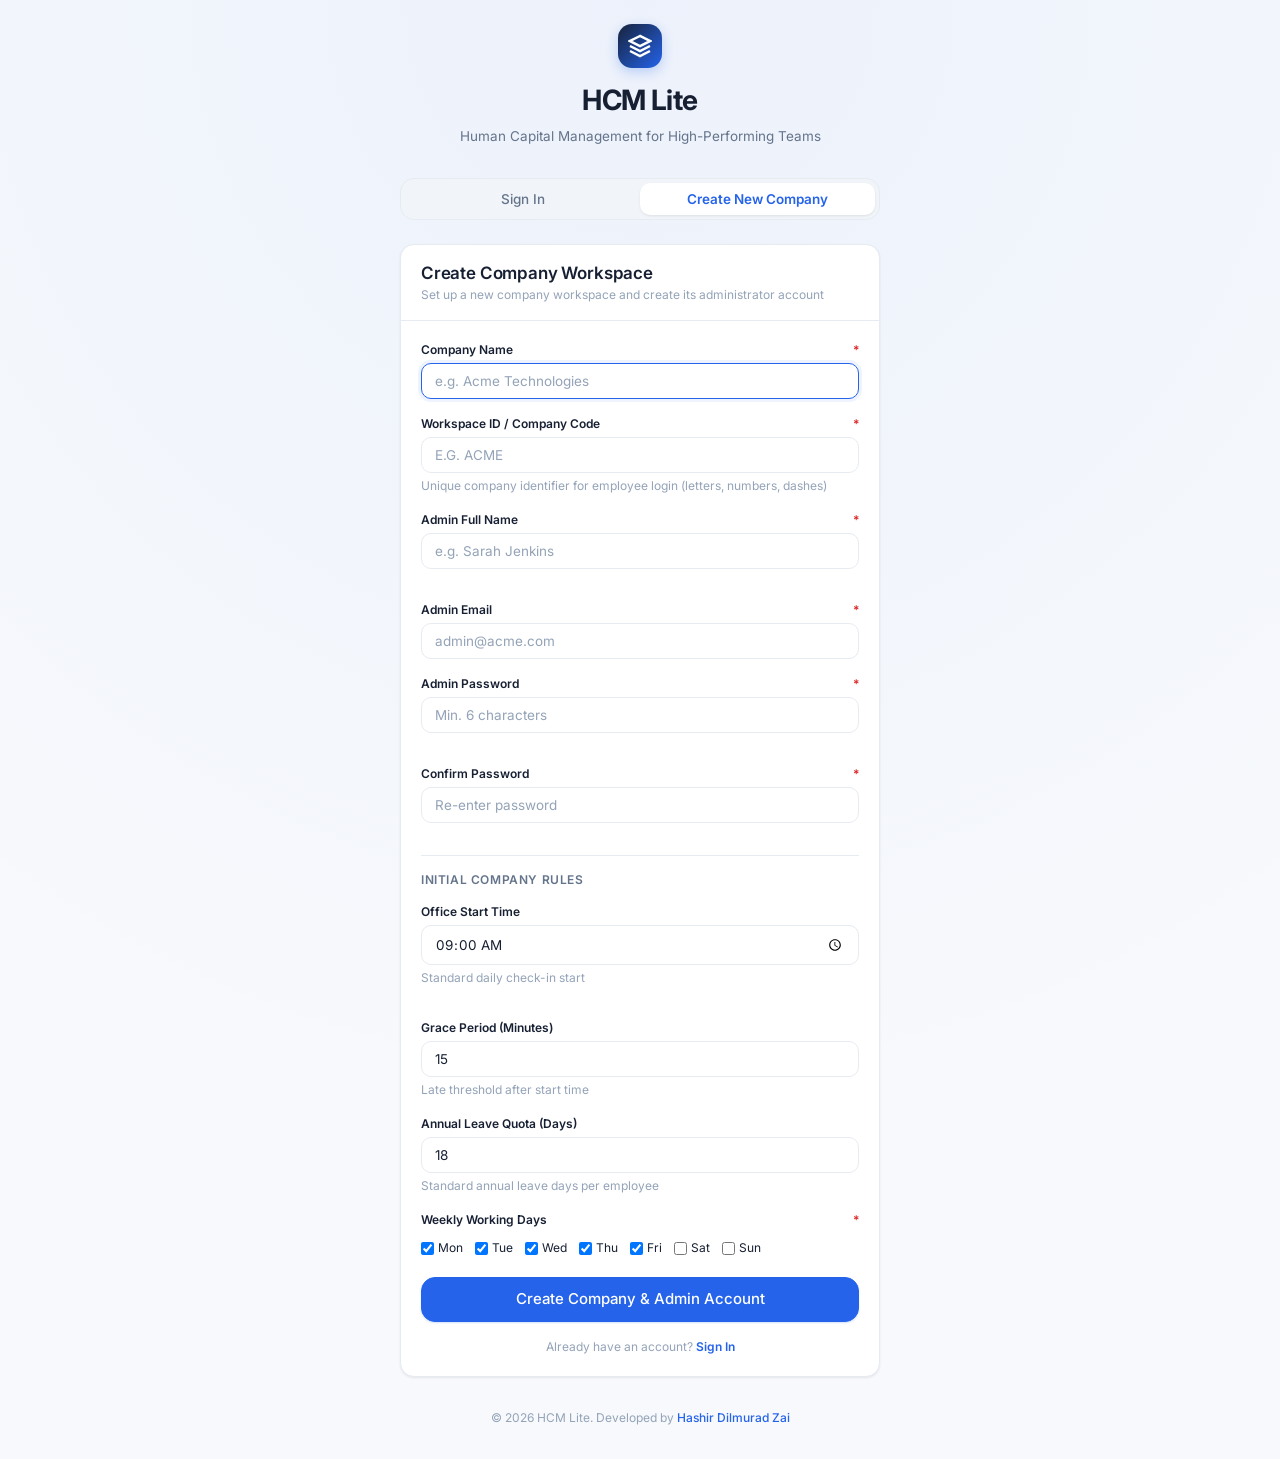
==== commit 1a4d14a7: "create company page fixed" ====
--- a/index.html
+++ b/index.html
@@ -64,12 +64,22 @@
         <p class="auth-tagline">Human Capital Management for High-Performing Teams</p>
       </div>
 
-      <!-- FIRST RUN SETUP CARD -->
+      <!-- AUTH TABS NAV -->
+      <nav class="auth-tabs-nav" role="tablist" aria-label="Authentication Options">
+        <button type="button" class="auth-tab-btn active" id="tab-btn-signin" role="tab" aria-selected="true" aria-controls="login-card">
+          Sign In
+        </button>
+        <button type="button" class="auth-tab-btn" id="tab-btn-create-company" role="tab" aria-selected="false" aria-controls="first-run-setup-card">
+          Create New Company
+        </button>
+      </nav>
+
+      <!-- FIRST RUN / NEW COMPANY SETUP CARD -->
       <div class="card" id="first-run-setup-card" style="display: none;">
         <div class="card-header">
           <div class="card-title-group">
-            <h2 class="card-title">Initial Workspace Setup</h2>
-            <span class="card-subtitle">Set up your company profile and create the first administrator account</span>
+            <h2 class="card-title">Create Company Workspace</h2>
+            <span class="card-subtitle">Set up a new company workspace and create its administrator account</span>
           </div>
         </div>
         <div class="card-body">
@@ -77,6 +87,13 @@
             <div class="form-group">
               <label class="form-label" for="setup-company-name">Company Name <span class="required">*</span></label>
               <input type="text" id="setup-company-name" class="form-input" required placeholder="e.g. Acme Technologies" autocomplete="organization">
+            </div>
+
+            <div class="form-group">
+              <label class="form-label" for="setup-company-code">Workspace ID / Company Code <span class="required">*</span></label>
+              <input type="text" id="setup-company-code" class="form-input" required placeholder="e.g. ACME" maxlength="15" autocomplete="off" style="text-transform: uppercase;">
+              <span class="form-hint">Unique company identifier for employee login (letters, numbers, dashes)</span>
+              <div class="form-error" id="setup-company-code-error" style="display: none; color: var(--color-error); font-size: var(--font-size-xs); margin-top: 4px;"></div>
             </div>
 
             <div class="form-row">
@@ -152,24 +169,45 @@
             </div>
 
             <div style="margin-top: var(--space-5);">
-              <button type="submit" class="btn btn-primary btn-full btn-lg">
+              <button type="submit" class="btn btn-primary btn-full btn-lg" id="btn-create-company-submit">
                 Create Company &amp; Admin Account
               </button>
             </div>
+
+            <p class="auth-switch-text">
+              Already have an account? <a href="#" class="auth-switch-link" id="link-go-to-login">Sign In</a>
+            </p>
           </form>
         </div>
       </div>
 
       <!-- STANDARD LOGIN CARD -->
       <div class="card" id="login-card" style="display: none;">
-        <div class="card-header">
-          <div class="card-title-group">
-            <h2 class="card-title" id="login-company-title">Sign In</h2>
-            <span class="card-subtitle">Enter your credentials to access your portal</span>
+        <div class="card-header" style="text-align: center; display: flex; flex-direction: column; align-items: center; gap: 6px; padding: var(--space-6) var(--space-6) var(--space-4);">
+          <div id="login-company-badge" style="display: inline-flex; align-items: center; gap: 6px; padding: 3px 12px; background-color: var(--color-surface-subtle); border: 1px solid var(--color-border); border-radius: var(--radius-full); font-size: var(--font-size-xs); font-weight: var(--font-weight-medium); color: var(--color-text-secondary); margin-bottom: 2px;">
+            <span class="company-pulse-dot" style="width: 7px; height: 7px;"></span>
+            <span id="login-company-title">Company Workspace</span>
           </div>
-        </div>
-        <div class="card-body">
+          <h2 class="card-title" style="font-size: 1.4rem; margin: 0;">Welcome Back</h2>
+          <span class="card-subtitle" style="font-size: var(--font-size-sm); color: var(--color-text-secondary); margin: 0;">Sign in to your account to continue</span>
+        </div>
+        <div class="card-body" style="padding-top: var(--space-4);">
+          <!-- In-form error alert banner -->
+          <div id="login-error-alert" class="alert alert-error" style="display: none; margin-bottom: var(--space-4);" role="alert">
+            <svg viewBox="0 0 24 24" width="16" height="16" fill="none" stroke="currentColor" stroke-width="2" style="flex-shrink: 0;"><circle cx="12" cy="12" r="10"></circle><line x1="12" y1="8" x2="12" y2="12"></line><line x1="12" y1="16" x2="12.01" y2="16"></line></svg>
+            <span id="login-error-text">Invalid email or password.</span>
+          </div>
+
           <form id="login-form">
+            <!-- Company Workspace Selector -->
+            <div class="form-group" id="login-workspace-group">
+              <label class="form-label" for="login-company-select">Company Workspace <span class="required">*</span></label>
+              <select id="login-company-select" class="form-select" required aria-label="Select Company Workspace">
+                <!-- Dynamically populated -->
+              </select>
+              <span class="form-hint" id="login-workspace-hint">Select the workspace you belong to</span>
+            </div>
+
             <div class="form-group">
               <label class="form-label" for="login-email">Email Address <span class="required">*</span></label>
               <input type="email" id="login-email" class="form-input" required placeholder="name@company.com" autocomplete="email">
@@ -178,12 +216,19 @@
             <div class="form-group">
               <div style="display: flex; justify-content: space-between; align-items: center; margin-bottom: 4px;">
                 <label class="form-label" for="login-password" style="margin-bottom: 0;">Password <span class="required">*</span></label>
-                <button type="button" id="toggle-login-pwd" class="btn btn-outline btn-sm" style="padding: 1px 6px; font-size: 0.75rem;">Show</button>
+                <button type="button" id="toggle-login-pwd" class="btn btn-outline btn-sm" style="padding: 1px 8px; font-size: 0.75rem;" aria-label="Toggle password visibility">Show</button>
               </div>
               <input type="password" id="login-password" class="form-input" required placeholder="••••••••" autocomplete="current-password">
             </div>
 
-            <div style="margin-top: var(--space-6);">
+            <div style="display: flex; justify-content: space-between; align-items: center; margin-top: var(--space-3); margin-bottom: var(--space-5);">
+              <label style="display: inline-flex; align-items: center; gap: 8px; font-size: var(--font-size-xs); color: var(--color-text-secondary); cursor: pointer; user-select: none;">
+                <input type="checkbox" id="login-remember-me" style="cursor: pointer;">
+                <span>Remember my email</span>
+              </label>
+            </div>
+
+            <div>
               <button type="submit" class="btn btn-primary btn-full btn-lg" id="btn-login-submit">
                 Sign In
               </button>
@@ -191,16 +236,23 @@
 
             <div style="margin-top: var(--space-4); text-align: center;">
               <span style="font-size: var(--font-size-xs); color: var(--color-text-muted);">
-                Role redirection: Admin accounts access the Admin Console, while employee accounts open the Self-Service Portal.
+                Shared portal for Administrators and Employees. Role redirection is applied automatically upon sign in.
               </span>
             </div>
+
+            <p class="auth-switch-text">
+              New to HCM Lite? <a href="#" class="auth-switch-link" id="link-go-to-register">Create a company workspace</a>
+            </p>
           </form>
         </div>
       </div>
 
-      <div style="margin-top: var(--space-6); text-align: center; font-size: var(--font-size-xs); color: var(--color-text-muted);">
-        Saylani Hackathon Beginner Track • Client-Side LocalStorage Edition
-      </div>
+      <!-- UNIVERSAL COPYRIGHT FOOTER -->
+      <footer class="app-copyright-footer auth-copyright-footer" role="contentinfo">
+        <p class="copyright-text">
+          &copy; <span id="auth-copyright-year"></span> HCM Lite. Developed by <a href="https://github.com/hashirdilmuradzai/" target="_blank" rel="noopener noreferrer" class="copyright-link">Hashir Dilmurad Zai</a>
+        </p>
+      </footer>
     </div>
   </div>
 
--- a/css/style.css
+++ b/css/style.css
@@ -755,3 +755,8 @@
   font-size: var(--font-size-xs);
   color: var(--color-text-muted);
 }
+
+@keyframes spin {
+  from { transform: rotate(0deg); }
+  to { transform: rotate(360deg); }
+}
--- a/css/components.css
+++ b/css/components.css
@@ -719,3 +719,320 @@
 .gps-status-row strong {
   color: var(--color-text-main);
 }
+
+/* --------------------------------------------------------------------------
+   Alert Banners
+   -------------------------------------------------------------------------- */
+.alert {
+  display: flex;
+  align-items: center;
+  gap: var(--space-3);
+  padding: var(--space-3) var(--space-4);
+  border-radius: var(--radius-md);
+  font-size: var(--font-size-sm);
+  line-height: 1.4;
+}
+
+.alert-error {
+  background-color: var(--color-error-bg);
+  border: 1px solid rgba(239, 68, 68, 0.25);
+  color: var(--color-error);
+}
+
+.alert-success {
+  background-color: var(--color-success-bg);
+  border: 1px solid rgba(16, 185, 129, 0.25);
+  color: var(--color-success);
+}
+
+/* --------------------------------------------------------------------------
+   User Profile Dropdown Menu & Topbar Logout
+   -------------------------------------------------------------------------- */
+.profile-dropdown-container {
+  position: relative;
+  display: inline-block;
+}
+
+.profile-trigger-btn {
+  display: flex;
+  align-items: center;
+  gap: var(--space-2);
+  background-color: var(--color-surface);
+  border: 1px solid var(--color-border);
+  border-radius: var(--radius-full);
+  padding: 3px 10px 3px 4px;
+  cursor: pointer;
+  color: var(--color-text-main);
+  transition: all var(--transition-fast);
+}
+
+.profile-trigger-btn:hover {
+  background-color: var(--color-surface-hover);
+  border-color: var(--color-border-hover);
+}
+
+.profile-trigger-avatar {
+  width: 28px;
+  height: 28px;
+  border-radius: var(--radius-full);
+  background: linear-gradient(135deg, #2563EB, #1D4ED8);
+  color: #FFFFFF;
+  font-weight: var(--font-weight-semibold);
+  font-size: 0.75rem;
+  display: flex;
+  align-items: center;
+  justify-content: center;
+  flex-shrink: 0;
+}
+
+.profile-trigger-name {
+  font-size: var(--font-size-sm);
+  font-weight: var(--font-weight-medium);
+  max-width: 110px;
+  white-space: nowrap;
+  overflow: hidden;
+  text-overflow: ellipsis;
+}
+
+.profile-trigger-chevron {
+  display: flex;
+  align-items: center;
+  color: var(--color-text-muted);
+  transition: transform var(--transition-fast);
+}
+
+.profile-dropdown-container.open .profile-trigger-chevron {
+  transform: rotate(180deg);
+}
+
+.profile-dropdown-menu {
+  position: absolute;
+  top: calc(100% + 8px);
+  right: 0;
+  width: 230px;
+  background-color: var(--color-surface);
+  border: 1px solid var(--color-border);
+  border-radius: var(--radius-lg);
+  box-shadow: var(--shadow-lg);
+  display: none;
+  flex-direction: column;
+  z-index: 50;
+  overflow: hidden;
+  animation: dropdownFadeIn 0.15s ease-out;
+}
+
+@keyframes dropdownFadeIn {
+  from { opacity: 0; transform: translateY(-6px); }
+  to { opacity: 1; transform: translateY(0); }
+}
+
+.profile-dropdown-container.open .profile-dropdown-menu {
+  display: flex;
+}
+
+.profile-dropdown-header {
+  padding: var(--space-4);
+  background-color: var(--color-surface-subtle);
+  border-bottom: 1px solid var(--color-border);
+  display: flex;
+  align-items: center;
+  gap: var(--space-3);
+}
+
+.profile-dropdown-avatar {
+  width: 38px;
+  height: 38px;
+  border-radius: var(--radius-full);
+  background: linear-gradient(135deg, #2563EB, #1D4ED8);
+  color: #FFFFFF;
+  font-weight: var(--font-weight-bold);
+  font-size: var(--font-size-sm);
+  display: flex;
+  align-items: center;
+  justify-content: center;
+  flex-shrink: 0;
+}
+
+.profile-dropdown-info {
+  flex: 1;
+  min-width: 0;
+}
+
+.profile-dropdown-fullname {
+  font-size: var(--font-size-sm);
+  font-weight: var(--font-weight-semibold);
+  color: var(--color-text-main);
+  white-space: nowrap;
+  overflow: hidden;
+  text-overflow: ellipsis;
+  line-height: 1.2;
+}
+
+.profile-dropdown-role {
+  display: inline-block;
+  margin-top: 3px;
+  font-size: 0.6875rem;
+  padding: 1px 6px;
+  border-radius: var(--radius-full);
+  background-color: var(--color-primary-accent-subtle);
+  color: var(--color-primary-accent);
+  font-weight: var(--font-weight-semibold);
+  text-transform: capitalize;
+}
+
+.profile-dropdown-role.role-admin {
+  background-color: rgba(37, 99, 235, 0.12);
+  color: #2563EB;
+}
+
+.profile-dropdown-role.role-employee {
+  background-color: rgba(13, 148, 136, 0.12);
+  color: #0D9488;
+}
+
+.profile-dropdown-list {
+  padding: var(--space-2) 0;
+  display: flex;
+  flex-direction: column;
+}
+
+.profile-dropdown-item {
+  display: flex;
+  align-items: center;
+  gap: var(--space-3);
+  padding: 9px var(--space-4);
+  font-size: var(--font-size-sm);
+  color: var(--color-text-main);
+  background: none;
+  border: none;
+  width: 100%;
+  text-align: left;
+  cursor: pointer;
+  transition: background-color var(--transition-fast), color var(--transition-fast);
+}
+
+.profile-dropdown-item svg {
+  width: 16px;
+  height: 16px;
+  flex-shrink: 0;
+  color: var(--color-text-secondary);
+}
+
+.profile-dropdown-item:hover {
+  background-color: var(--color-surface-hover);
+}
+
+.profile-dropdown-item:hover svg {
+  color: var(--color-text-main);
+}
+
+.profile-dropdown-item.item-logout {
+  color: var(--color-error);
+  border-top: 1px solid var(--color-border);
+  margin-top: var(--space-1);
+  padding-top: var(--space-3);
+}
+
+.profile-dropdown-item.item-logout svg {
+  color: var(--color-error) !important;
+}
+
+.profile-dropdown-item.item-logout:hover {
+  background-color: var(--color-error-bg);
+  color: var(--color-error);
+}
+
+/* --------------------------------------------------------------------------
+   Auth Mode Tabs & Switcher
+   -------------------------------------------------------------------------- */
+.auth-tabs-nav {
+  display: flex;
+  background-color: var(--color-surface-subtle);
+  border-radius: var(--radius-lg);
+  padding: 4px;
+  margin-bottom: var(--space-6);
+  border: 1px solid var(--color-border);
+}
+
+.auth-tab-btn {
+  flex: 1;
+  padding: var(--space-2) var(--space-4);
+  font-size: var(--font-size-sm);
+  font-weight: var(--font-weight-medium);
+  color: var(--color-text-secondary);
+  background: none;
+  border: none;
+  border-radius: var(--radius-md);
+  cursor: pointer;
+  transition: all var(--transition-fast);
+  text-align: center;
+}
+
+.auth-tab-btn:hover {
+  color: var(--color-text-main);
+}
+
+.auth-tab-btn.active {
+  background-color: var(--color-surface);
+  color: var(--color-primary-accent);
+  box-shadow: var(--shadow-sm);
+  font-weight: var(--font-weight-semibold);
+}
+
+.auth-switch-text {
+  font-size: var(--font-size-xs);
+  color: var(--color-text-muted);
+  text-align: center;
+  margin-top: var(--space-4);
+}
+
+.auth-switch-link {
+  color: var(--color-primary-accent);
+  font-weight: var(--font-weight-semibold);
+  text-decoration: none;
+  cursor: pointer;
+  transition: color var(--transition-fast);
+}
+
+.auth-switch-link:hover {
+  text-decoration: underline;
+  color: var(--color-primary-hover);
+}
+
+/* --------------------------------------------------------------------------
+   Copyright Footer (Universal Shared Component)
+   -------------------------------------------------------------------------- */
+.app-copyright-footer {
+  width: 100%;
+  padding: var(--space-4) var(--space-6);
+  margin-top: auto;
+  text-align: center;
+  border-top: 1px solid var(--color-border);
+  background-color: transparent;
+  box-sizing: border-box;
+}
+
+.auth-copyright-footer {
+  border-top: none;
+  padding: var(--space-4) 0 var(--space-2);
+  margin-top: var(--space-4);
+}
+
+.copyright-text {
+  font-size: var(--font-size-xs);
+  color: var(--color-text-muted);
+  margin: 0;
+  line-height: 1.5;
+}
+
+.copyright-link {
+  color: var(--color-primary-accent);
+  text-decoration: none;
+  font-weight: var(--font-weight-medium);
+  transition: color var(--transition-fast), text-decoration var(--transition-fast);
+}
+
+.copyright-link:hover {
+  text-decoration: underline;
+  color: var(--color-primary-hover);
+}
--- a/css/responsive.css
+++ b/css/responsive.css
@@ -179,6 +179,24 @@
     text-overflow: ellipsis;
   }
 
+  .profile-trigger-name {
+    display: none;
+  }
+
+  .profile-trigger-chevron {
+    display: none;
+  }
+
+  .profile-trigger-btn {
+    padding: 2px;
+  }
+
+  .profile-dropdown-menu {
+    right: 0;
+    width: 220px;
+    max-width: calc(100vw - 20px);
+  }
+
   .modal-dialog {
     width: calc(100vw - 24px) !important;
     max-width: calc(100vw - 24px) !important;
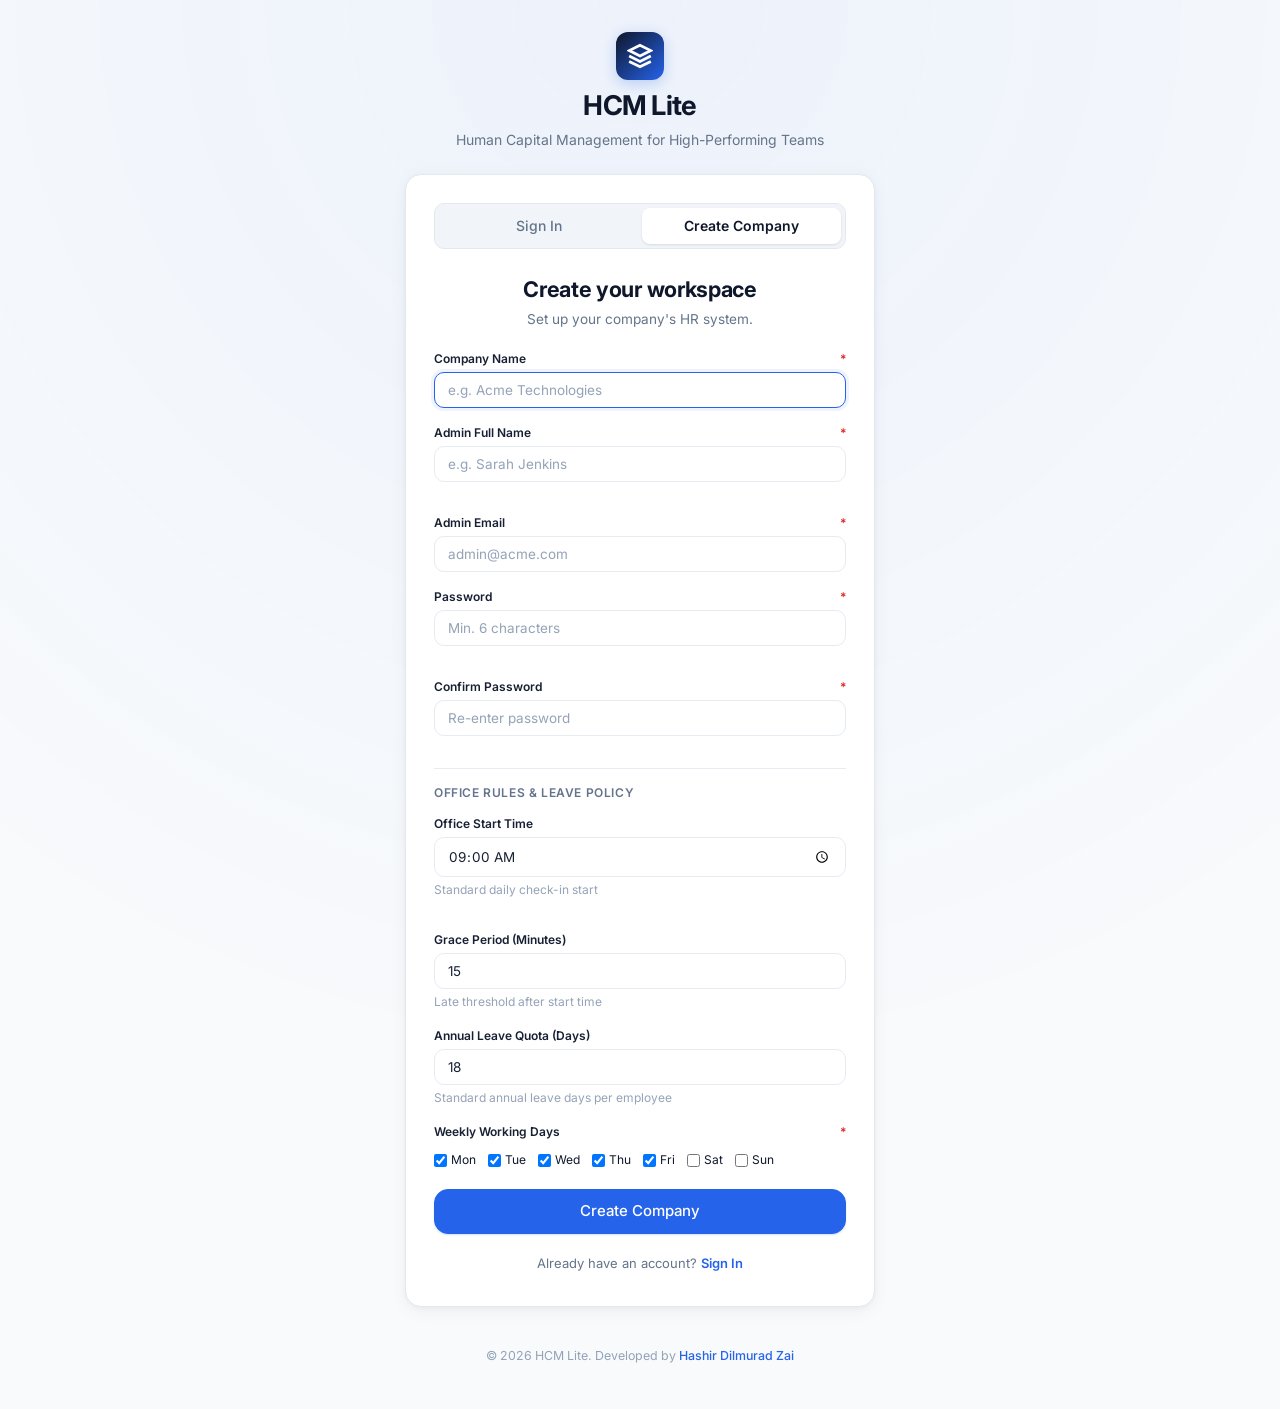
==== commit ec51f476: "fix(auth): redesign authentication UI, remove company selector, auto-resolve company from credential" ====
--- a/index.html
+++ b/index.html
@@ -5,209 +5,238 @@
   <meta name="viewport" content="width=device-width, initial-scale=1.0">
   <meta name="description" content="HCM Lite — A modern, professional HR Management platform for modern teams.">
   <title>HCM Lite — Sign In & Setup</title>
-  <link rel="stylesheet" href="css/variables.css">
-  <link rel="stylesheet" href="css/style.css">
-  <link rel="stylesheet" href="css/components.css">
-  <link rel="stylesheet" href="css/responsive.css">
+  <!-- Cache-busting query strings to ensure GitHub Pages and browsers always load fresh assets -->
+  <link rel="stylesheet" href="css/variables.css?v=2.2.0">
+  <link rel="stylesheet" href="css/style.css?v=2.2.0">
+  <link rel="stylesheet" href="css/components.css?v=2.2.0">
+  <link rel="stylesheet" href="css/responsive.css?v=2.2.0">
   <style>
+    /* Complete bulletproof self-contained styling for authentication screen */
+    body {
+      margin: 0;
+      padding: 0;
+      background-color: #f8fafc;
+      color: #0f172a;
+      font-family: var(--font-sans, -apple-system, BlinkMacSystemFont, "Segoe UI", Roboto, "Helvetica Neue", Arial, sans-serif);
+      -webkit-font-smoothing: antialiased;
+    }
     .auth-page-wrapper {
       min-height: 100vh;
       display: flex;
       flex-direction: column;
       align-items: center;
       justify-content: center;
-      padding: var(--space-6);
-      background: radial-gradient(circle at 50% 0%, rgba(37, 99, 235, 0.05), transparent 70%), var(--color-bg);
+      padding: 32px 16px;
+      background: radial-gradient(circle at 50% 0%, rgba(37, 99, 235, 0.05), transparent 70%), #f8fafc;
+      box-sizing: border-box;
     }
     .auth-container {
       width: 100%;
-      max-width: 480px;
+      max-width: 470px;
+      display: flex;
+      flex-direction: column;
+      align-items: center;
     }
     .auth-brand-header {
       text-align: center;
-      margin-bottom: var(--space-8);
+      margin-bottom: 24px;
       display: flex;
       flex-direction: column;
       align-items: center;
-      gap: var(--space-2);
+      gap: 6px;
     }
     .auth-brand-logo {
-      width: 44px;
-      height: 44px;
-      border-radius: var(--radius-lg);
-      background: linear-gradient(135deg, #17233B 0%, #2563EB 100%);
+      width: 48px;
+      height: 48px;
+      border-radius: 12px;
+      background: linear-gradient(135deg, #0f172a 0%, #2563eb 100%);
       display: flex;
       align-items: center;
       justify-content: center;
-      color: white;
-      box-shadow: 0 4px 12px rgba(37, 99, 235, 0.25);
-      margin-bottom: var(--space-2);
+      color: #ffffff;
+      box-shadow: 0 4px 14px rgba(37, 99, 235, 0.25);
+      margin-bottom: 4px;
     }
     .auth-brand-logo svg {
-      width: 24px;
-      height: 24px;
+      width: 26px;
+      height: 26px;
+    }
+    .brand-title {
+      font-size: 1.7rem;
+      font-weight: 700;
+      color: #0f172a;
+      margin: 0;
+      letter-spacing: -0.025em;
     }
     .auth-tagline {
-      font-size: var(--font-size-sm);
-      color: var(--color-text-secondary);
+      font-size: 0.875rem;
+      color: #64748b;
+      margin: 0;
+    }
+    /* Unified SaaS Auth Card */
+    .auth-card {
+      width: 100%;
+      background: #ffffff;
+      border: 1px solid #e2e8f0;
+      border-radius: 16px;
+      box-shadow: 0 4px 20px -2px rgba(15, 23, 42, 0.06), 0 2px 6px -1px rgba(15, 23, 42, 0.04);
+      padding: 28px 28px 32px;
+      box-sizing: border-box;
+    }
+    /* Premium SaaS Segmented Tabs Nav */
+    .auth-tabs-nav {
+      display: flex;
+      background-color: #f1f5f9;
+      border: 1px solid #e2e8f0;
+      border-radius: 10px;
+      padding: 4px;
+      margin-bottom: 24px;
+      gap: 4px;
+      width: 100%;
+      box-sizing: border-box;
+    }
+    .auth-tab-btn {
+      flex: 1;
+      padding: 9px 16px;
+      font-size: 0.875rem;
+      font-weight: 500;
+      color: #64748b;
+      background: transparent;
+      border: none;
+      border-radius: 8px;
+      cursor: pointer;
+      transition: all 0.18s ease-in-out;
+      text-align: center;
+      user-select: none;
+      line-height: 1.3;
+      display: inline-flex;
+      align-items: center;
+      justify-content: center;
+      font-family: inherit;
+    }
+    .auth-tab-btn:hover:not(.active) {
+      color: #0f172a;
+      background-color: rgba(255, 255, 255, 0.6);
+    }
+    .auth-tab-btn.active {
+      background-color: #ffffff;
+      color: #0f172a;
+      font-weight: 600;
+      box-shadow: 0 1px 3px rgba(15, 23, 42, 0.08), 0 1px 2px rgba(15, 23, 42, 0.04);
+    }
+    .auth-card-heading {
+      text-align: center;
+      margin-bottom: 20px;
+    }
+    .auth-card-title {
+      font-size: 1.35rem;
+      font-weight: 700;
+      color: #0f172a;
+      margin: 0 0 4px 0;
+      letter-spacing: -0.015em;
+    }
+    .auth-card-subtitle {
+      font-size: 0.85rem;
+      color: #64748b;
+      margin: 0;
+    }
+    .auth-switch-text {
+      font-size: 0.8125rem;
+      color: #64748b;
+      text-align: center;
+      margin-top: 20px;
+      margin-bottom: 0;
+    }
+    .auth-switch-link {
+      color: #2563eb;
+      font-weight: 600;
+      text-decoration: none;
+      cursor: pointer;
+      transition: color 0.15s ease;
+    }
+    .auth-switch-link:hover {
+      text-decoration: underline;
+      color: #1d4ed8;
+    }
+    /* Universal Copyright Footer */
+    .app-copyright-footer {
+      width: 100%;
+      text-align: center;
+      padding: 24px 0 12px;
+      box-sizing: border-box;
+    }
+    .copyright-text {
+      font-size: 0.775rem;
+      color: #94a3b8;
+      margin: 0;
+      line-height: 1.5;
+    }
+    .copyright-link {
+      color: #2563eb;
+      text-decoration: none;
+      font-weight: 500;
+      transition: color 0.15s ease;
+    }
+    .copyright-link:hover {
+      text-decoration: underline;
+      color: #1d4ed8;
+    }
+    @media (max-width: 480px) {
+      .auth-card {
+        padding: 22px 18px;
+        border-radius: 14px;
+      }
+      .auth-page-wrapper {
+        padding: 20px 12px;
+      }
+      .auth-tabs-nav {
+        margin-bottom: 18px;
+      }
+      .auth-tab-btn {
+        padding: 8px 10px;
+        font-size: 0.8125rem;
+      }
     }
   </style>
 </head>
 <body>
   <div class="auth-page-wrapper">
     <div class="auth-container">
+      <!-- Brand Header -->
       <div class="auth-brand-header">
         <div class="auth-brand-logo">
           <svg viewBox="0 0 24 24" fill="none" stroke="currentColor" stroke-width="2.5"><path d="M12 2L2 7l10 5 10-5-10-5z"></path><path d="M2 17l10 5 10-5"></path><path d="M2 12l10 5 10-5"></path></svg>
         </div>
-        <h1 class="brand-title" style="font-size: 1.75rem;">HCM Lite</h1>
+        <h1 class="brand-title">HCM Lite</h1>
         <p class="auth-tagline">Human Capital Management for High-Performing Teams</p>
       </div>
 
-      <!-- AUTH TABS NAV -->
-      <nav class="auth-tabs-nav" role="tablist" aria-label="Authentication Options">
-        <button type="button" class="auth-tab-btn active" id="tab-btn-signin" role="tab" aria-selected="true" aria-controls="login-card">
-          Sign In
-        </button>
-        <button type="button" class="auth-tab-btn" id="tab-btn-create-company" role="tab" aria-selected="false" aria-controls="first-run-setup-card">
-          Create New Company
-        </button>
-      </nav>
-
-      <!-- FIRST RUN / NEW COMPANY SETUP CARD -->
-      <div class="card" id="first-run-setup-card" style="display: none;">
-        <div class="card-header">
-          <div class="card-title-group">
-            <h2 class="card-title">Create Company Workspace</h2>
-            <span class="card-subtitle">Set up a new company workspace and create its administrator account</span>
+      <!-- Main SaaS Auth Card -->
+      <div class="card auth-card">
+        <!-- Inside top of card: Segmented Navigation -->
+        <nav class="auth-tabs-nav" role="tablist" aria-label="Authentication Options">
+          <button type="button" class="auth-tab-btn active" id="tab-btn-signin" role="tab" aria-selected="true" aria-controls="login-card">
+            Sign In
+          </button>
+          <button type="button" class="auth-tab-btn" id="tab-btn-create-company" role="tab" aria-selected="false" aria-controls="first-run-setup-card">
+            Create Company
+          </button>
+        </nav>
+
+        <!-- VIEW 1: SIGN IN VIEW -->
+        <div id="login-card" style="display: block;">
+          <div class="auth-card-heading">
+            <h2 class="auth-card-title">Welcome back</h2>
+            <p class="auth-card-subtitle">Sign in to your HCM Lite account.</p>
           </div>
-        </div>
-        <div class="card-body">
-          <form id="first-run-form">
-            <div class="form-group">
-              <label class="form-label" for="setup-company-name">Company Name <span class="required">*</span></label>
-              <input type="text" id="setup-company-name" class="form-input" required placeholder="e.g. Acme Technologies" autocomplete="organization">
-            </div>
-
-            <div class="form-group">
-              <label class="form-label" for="setup-company-code">Workspace ID / Company Code <span class="required">*</span></label>
-              <input type="text" id="setup-company-code" class="form-input" required placeholder="e.g. ACME" maxlength="15" autocomplete="off" style="text-transform: uppercase;">
-              <span class="form-hint">Unique company identifier for employee login (letters, numbers, dashes)</span>
-              <div class="form-error" id="setup-company-code-error" style="display: none; color: var(--color-error); font-size: var(--font-size-xs); margin-top: 4px;"></div>
-            </div>
-
-            <div class="form-row">
-              <div class="form-group">
-                <label class="form-label" for="setup-admin-name">Admin Full Name <span class="required">*</span></label>
-                <input type="text" id="setup-admin-name" class="form-input" required placeholder="e.g. Sarah Jenkins" autocomplete="name">
-              </div>
-              <div class="form-group">
-                <label class="form-label" for="setup-admin-email">Admin Email <span class="required">*</span></label>
-                <input type="email" id="setup-admin-email" class="form-input" required placeholder="admin@acme.com" autocomplete="email">
-              </div>
-            </div>
-
-            <div class="form-row">
-              <div class="form-group">
-                <label class="form-label" for="setup-admin-pwd">Admin Password <span class="required">*</span></label>
-                <input type="password" id="setup-admin-pwd" class="form-input" required minlength="6" placeholder="Min. 6 characters" autocomplete="new-password">
-              </div>
-              <div class="form-group">
-                <label class="form-label" for="setup-confirm-pwd">Confirm Password <span class="required">*</span></label>
-                <input type="password" id="setup-confirm-pwd" class="form-input" required minlength="6" placeholder="Re-enter password" autocomplete="new-password">
-              </div>
-            </div>
-
-            <div style="margin: var(--space-4) 0 var(--space-3); border-top: 1px solid var(--color-border); padding-top: var(--space-3);">
-              <span style="font-size: var(--font-size-xs); font-weight: var(--font-weight-semibold); color: var(--color-text-secondary); text-transform: uppercase; letter-spacing: 0.05em;">Initial Company Rules</span>
-            </div>
-
-            <div class="form-row">
-              <div class="form-group">
-                <label class="form-label" for="setup-start-time">Office Start Time</label>
-                <input type="time" id="setup-start-time" class="form-input" value="09:00">
-                <span class="form-hint">Standard daily check-in start</span>
-              </div>
-              <div class="form-group">
-                <label class="form-label" for="setup-grace-mins">Grace Period (Minutes)</label>
-                <input type="number" id="setup-grace-mins" class="form-input" value="15" min="0" max="60">
-                <span class="form-hint">Late threshold after start time</span>
-              </div>
-            </div>
-
-            <div class="form-group">
-              <label class="form-label" for="setup-leave-quota">Annual Leave Quota (Days)</label>
-              <input type="number" id="setup-leave-quota" class="form-input" value="18" min="1" max="60">
-              <span class="form-hint">Standard annual leave days per employee</span>
-            </div>
-
-            <div class="form-group">
-              <label class="form-label">Weekly Working Days <span class="required">*</span></label>
-              <div style="display: flex; gap: var(--space-3); flex-wrap: wrap; margin-top: 6px;">
-                <label style="display: flex; align-items: center; gap: 4px; font-size: var(--font-size-xs); cursor: pointer;">
-                  <input type="checkbox" class="setup-workday" value="1" checked> Mon
-                </label>
-                <label style="display: flex; align-items: center; gap: 4px; font-size: var(--font-size-xs); cursor: pointer;">
-                  <input type="checkbox" class="setup-workday" value="2" checked> Tue
-                </label>
-                <label style="display: flex; align-items: center; gap: 4px; font-size: var(--font-size-xs); cursor: pointer;">
-                  <input type="checkbox" class="setup-workday" value="3" checked> Wed
-                </label>
-                <label style="display: flex; align-items: center; gap: 4px; font-size: var(--font-size-xs); cursor: pointer;">
-                  <input type="checkbox" class="setup-workday" value="4" checked> Thu
-                </label>
-                <label style="display: flex; align-items: center; gap: 4px; font-size: var(--font-size-xs); cursor: pointer;">
-                  <input type="checkbox" class="setup-workday" value="5" checked> Fri
-                </label>
-                <label style="display: flex; align-items: center; gap: 4px; font-size: var(--font-size-xs); cursor: pointer;">
-                  <input type="checkbox" class="setup-workday" value="6"> Sat
-                </label>
-                <label style="display: flex; align-items: center; gap: 4px; font-size: var(--font-size-xs); cursor: pointer;">
-                  <input type="checkbox" class="setup-workday" value="0"> Sun
-                </label>
-              </div>
-            </div>
-
-            <div style="margin-top: var(--space-5);">
-              <button type="submit" class="btn btn-primary btn-full btn-lg" id="btn-create-company-submit">
-                Create Company &amp; Admin Account
-              </button>
-            </div>
-
-            <p class="auth-switch-text">
-              Already have an account? <a href="#" class="auth-switch-link" id="link-go-to-login">Sign In</a>
-            </p>
-          </form>
-        </div>
-      </div>
-
-      <!-- STANDARD LOGIN CARD -->
-      <div class="card" id="login-card" style="display: none;">
-        <div class="card-header" style="text-align: center; display: flex; flex-direction: column; align-items: center; gap: 6px; padding: var(--space-6) var(--space-6) var(--space-4);">
-          <div id="login-company-badge" style="display: inline-flex; align-items: center; gap: 6px; padding: 3px 12px; background-color: var(--color-surface-subtle); border: 1px solid var(--color-border); border-radius: var(--radius-full); font-size: var(--font-size-xs); font-weight: var(--font-weight-medium); color: var(--color-text-secondary); margin-bottom: 2px;">
-            <span class="company-pulse-dot" style="width: 7px; height: 7px;"></span>
-            <span id="login-company-title">Company Workspace</span>
-          </div>
-          <h2 class="card-title" style="font-size: 1.4rem; margin: 0;">Welcome Back</h2>
-          <span class="card-subtitle" style="font-size: var(--font-size-sm); color: var(--color-text-secondary); margin: 0;">Sign in to your account to continue</span>
-        </div>
-        <div class="card-body" style="padding-top: var(--space-4);">
+
           <!-- In-form error alert banner -->
-          <div id="login-error-alert" class="alert alert-error" style="display: none; margin-bottom: var(--space-4);" role="alert">
+          <div id="login-error-alert" class="alert alert-error" style="display: none; margin-bottom: 16px;" role="alert">
             <svg viewBox="0 0 24 24" width="16" height="16" fill="none" stroke="currentColor" stroke-width="2" style="flex-shrink: 0;"><circle cx="12" cy="12" r="10"></circle><line x1="12" y1="8" x2="12" y2="12"></line><line x1="12" y1="16" x2="12.01" y2="16"></line></svg>
             <span id="login-error-text">Invalid email or password.</span>
           </div>
 
           <form id="login-form">
-            <!-- Company Workspace Selector -->
-            <div class="form-group" id="login-workspace-group">
-              <label class="form-label" for="login-company-select">Company Workspace <span class="required">*</span></label>
-              <select id="login-company-select" class="form-select" required aria-label="Select Company Workspace">
-                <!-- Dynamically populated -->
-              </select>
-              <span class="form-hint" id="login-workspace-hint">Select the workspace you belong to</span>
-            </div>
-
             <div class="form-group">
               <label class="form-label" for="login-email">Email Address <span class="required">*</span></label>
               <input type="email" id="login-email" class="form-input" required placeholder="name@company.com" autocomplete="email">
@@ -221,8 +250,8 @@
               <input type="password" id="login-password" class="form-input" required placeholder="••••••••" autocomplete="current-password">
             </div>
 
-            <div style="display: flex; justify-content: space-between; align-items: center; margin-top: var(--space-3); margin-bottom: var(--space-5);">
-              <label style="display: inline-flex; align-items: center; gap: 8px; font-size: var(--font-size-xs); color: var(--color-text-secondary); cursor: pointer; user-select: none;">
+            <div style="display: flex; justify-content: space-between; align-items: center; margin-top: 10px; margin-bottom: 18px;">
+              <label style="display: inline-flex; align-items: center; gap: 8px; font-size: var(--font-size-xs, 0.8125rem); color: var(--color-text-secondary, #64748b); cursor: pointer; user-select: none;">
                 <input type="checkbox" id="login-remember-me" style="cursor: pointer;">
                 <span>Remember my email</span>
               </label>
@@ -234,14 +263,105 @@
               </button>
             </div>
 
-            <div style="margin-top: var(--space-4); text-align: center;">
-              <span style="font-size: var(--font-size-xs); color: var(--color-text-muted);">
-                Shared portal for Administrators and Employees. Role redirection is applied automatically upon sign in.
-              </span>
-            </div>
-
             <p class="auth-switch-text">
-              New to HCM Lite? <a href="#" class="auth-switch-link" id="link-go-to-register">Create a company workspace</a>
+              New to HCM Lite? <a href="#" class="auth-switch-link" id="link-go-to-register">Create a Company</a>
+            </p>
+          </form>
+        </div>
+
+        <!-- VIEW 2: CREATE COMPANY VIEW -->
+        <div id="first-run-setup-card" style="display: none;">
+          <div class="auth-card-heading">
+            <h2 class="auth-card-title">Create your workspace</h2>
+            <p class="auth-card-subtitle">Set up your company's HR system.</p>
+          </div>
+
+          <form id="first-run-form">
+            <div class="form-group">
+              <label class="form-label" for="setup-company-name">Company Name <span class="required">*</span></label>
+              <input type="text" id="setup-company-name" class="form-input" required placeholder="e.g. Acme Technologies" autocomplete="organization">
+            </div>
+
+            <div class="form-row">
+              <div class="form-group">
+                <label class="form-label" for="setup-admin-name">Admin Full Name <span class="required">*</span></label>
+                <input type="text" id="setup-admin-name" class="form-input" required placeholder="e.g. Sarah Jenkins" autocomplete="name">
+              </div>
+              <div class="form-group">
+                <label class="form-label" for="setup-admin-email">Admin Email <span class="required">*</span></label>
+                <input type="email" id="setup-admin-email" class="form-input" required placeholder="admin@acme.com" autocomplete="email">
+              </div>
+            </div>
+
+            <div class="form-row">
+              <div class="form-group">
+                <label class="form-label" for="setup-admin-pwd">Password <span class="required">*</span></label>
+                <input type="password" id="setup-admin-pwd" class="form-input" required minlength="6" placeholder="Min. 6 characters" autocomplete="new-password">
+              </div>
+              <div class="form-group">
+                <label class="form-label" for="setup-confirm-pwd">Confirm Password <span class="required">*</span></label>
+                <input type="password" id="setup-confirm-pwd" class="form-input" required minlength="6" placeholder="Re-enter password" autocomplete="new-password">
+              </div>
+            </div>
+
+            <div style="margin: 16px 0 12px; border-top: 1px solid var(--color-border, #e2e8f0); padding-top: 12px;">
+              <span style="font-size: var(--font-size-xs, 0.75rem); font-weight: 600; color: var(--color-text-secondary, #64748b); text-transform: uppercase; letter-spacing: 0.05em;">Office Rules &amp; Leave Policy</span>
+            </div>
+
+            <div class="form-row">
+              <div class="form-group">
+                <label class="form-label" for="setup-start-time">Office Start Time</label>
+                <input type="time" id="setup-start-time" class="form-input" value="09:00">
+                <span class="form-hint">Standard daily check-in start</span>
+              </div>
+              <div class="form-group">
+                <label class="form-label" for="setup-grace-mins">Grace Period (Minutes)</label>
+                <input type="number" id="setup-grace-mins" class="form-input" value="15" min="0" max="60">
+                <span class="form-hint">Late threshold after start time</span>
+              </div>
+            </div>
+
+            <div class="form-group">
+              <label class="form-label" for="setup-leave-quota">Annual Leave Quota (Days)</label>
+              <input type="number" id="setup-leave-quota" class="form-input" value="18" min="1" max="60">
+              <span class="form-hint">Standard annual leave days per employee</span>
+            </div>
+
+            <div class="form-group">
+              <label class="form-label">Weekly Working Days <span class="required">*</span></label>
+              <div style="display: flex; gap: var(--space-3, 10px); flex-wrap: wrap; margin-top: 6px;">
+                <label style="display: flex; align-items: center; gap: 4px; font-size: var(--font-size-xs, 0.75rem); cursor: pointer;">
+                  <input type="checkbox" class="setup-workday" value="1" checked> Mon
+                </label>
+                <label style="display: flex; align-items: center; gap: 4px; font-size: var(--font-size-xs, 0.75rem); cursor: pointer;">
+                  <input type="checkbox" class="setup-workday" value="2" checked> Tue
+                </label>
+                <label style="display: flex; align-items: center; gap: 4px; font-size: var(--font-size-xs, 0.75rem); cursor: pointer;">
+                  <input type="checkbox" class="setup-workday" value="3" checked> Wed
+                </label>
+                <label style="display: flex; align-items: center; gap: 4px; font-size: var(--font-size-xs, 0.75rem); cursor: pointer;">
+                  <input type="checkbox" class="setup-workday" value="4" checked> Thu
+                </label>
+                <label style="display: flex; align-items: center; gap: 4px; font-size: var(--font-size-xs, 0.75rem); cursor: pointer;">
+                  <input type="checkbox" class="setup-workday" value="5" checked> Fri
+                </label>
+                <label style="display: flex; align-items: center; gap: 4px; font-size: var(--font-size-xs, 0.75rem); cursor: pointer;">
+                  <input type="checkbox" class="setup-workday" value="6"> Sat
+                </label>
+                <label style="display: flex; align-items: center; gap: 4px; font-size: var(--font-size-xs, 0.75rem); cursor: pointer;">
+                  <input type="checkbox" class="setup-workday" value="0"> Sun
+                </label>
+              </div>
+            </div>
+
+            <div style="margin-top: 20px;">
+              <button type="submit" class="btn btn-primary btn-full btn-lg" id="btn-create-company-submit">
+                Create Company
+              </button>
+            </div>
+
+            <p class="auth-switch-text">
+              Already have an account? <a href="#" class="auth-switch-link" id="link-go-to-login">Sign In</a>
             </p>
           </form>
         </div>
@@ -258,14 +378,14 @@
 
   <div id="toast-container"></div>
 
-  <!-- Scripts -->
-  <script src="js/storage.js"></script>
-  <script src="js/auth.js"></script>
-  <script src="js/ui.js"></script>
-  <script src="js/attendance.js"></script>
-  <script src="js/leave.js"></script>
-  <script src="js/payroll.js"></script>
-  <script src="js/helper.js"></script>
-  <script src="js/app.js"></script>
+  <!-- Scripts with cache-busting version query string -->
+  <script src="js/storage.js?v=2.2.0"></script>
+  <script src="js/auth.js?v=2.2.0"></script>
+  <script src="js/ui.js?v=2.2.0"></script>
+  <script src="js/attendance.js?v=2.2.0"></script>
+  <script src="js/leave.js?v=2.2.0"></script>
+  <script src="js/payroll.js?v=2.2.0"></script>
+  <script src="js/helper.js?v=2.2.0"></script>
+  <script src="js/app.js?v=2.2.0"></script>
 </body>
 </html>
--- a/css/components.css
+++ b/css/components.css
@@ -943,60 +943,76 @@
 }
 
 /* --------------------------------------------------------------------------
-   Auth Mode Tabs & Switcher
+   Auth Mode Tabs & Switcher (Premium SaaS Segmented Control)
    -------------------------------------------------------------------------- */
 .auth-tabs-nav {
   display: flex;
-  background-color: var(--color-surface-subtle);
-  border-radius: var(--radius-lg);
+  background-color: var(--color-surface-subtle, #f1f5f9);
+  border-radius: 10px;
   padding: 4px;
-  margin-bottom: var(--space-6);
-  border: 1px solid var(--color-border);
+  margin-bottom: var(--space-6, 24px);
+  border: 1px solid var(--color-border, #e2e8f0);
+  gap: 4px;
+  width: 100%;
+  box-sizing: border-box;
 }
 
 .auth-tab-btn {
   flex: 1;
-  padding: var(--space-2) var(--space-4);
-  font-size: var(--font-size-sm);
-  font-weight: var(--font-weight-medium);
-  color: var(--color-text-secondary);
-  background: none;
+  padding: 9px 16px;
+  font-size: var(--font-size-sm, 0.875rem);
+  font-weight: 500;
+  color: var(--color-text-secondary, #64748b);
+  background: transparent;
   border: none;
-  border-radius: var(--radius-md);
+  border-radius: 8px;
   cursor: pointer;
-  transition: all var(--transition-fast);
+  transition: all 0.18s ease-in-out;
   text-align: center;
-}
-
-.auth-tab-btn:hover {
-  color: var(--color-text-main);
+  user-select: none;
+  line-height: 1.3;
+  display: inline-flex;
+  align-items: center;
+  justify-content: center;
+}
+
+.auth-tab-btn:hover:not(.active) {
+  color: var(--color-text-main, #0f172a);
+  background-color: rgba(255, 255, 255, 0.6);
 }
 
 .auth-tab-btn.active {
-  background-color: var(--color-surface);
-  color: var(--color-primary-accent);
-  box-shadow: var(--shadow-sm);
-  font-weight: var(--font-weight-semibold);
+  background-color: #ffffff;
+  color: var(--color-text-main, #0f172a);
+  box-shadow: 0 1px 3px rgba(15, 23, 42, 0.08), 0 1px 2px rgba(15, 23, 42, 0.04);
+  font-weight: 600;
+}
+
+[data-theme="dark"] .auth-tab-btn.active {
+  background-color: var(--color-surface, #1e293b);
+  color: #f8fafc;
+  box-shadow: 0 1px 3px rgba(0, 0, 0, 0.3);
 }
 
 .auth-switch-text {
-  font-size: var(--font-size-xs);
-  color: var(--color-text-muted);
+  font-size: var(--font-size-xs, 0.8125rem);
+  color: var(--color-text-muted, #64748b);
   text-align: center;
-  margin-top: var(--space-4);
+  margin-top: var(--space-4, 16px);
+  margin-bottom: 0;
 }
 
 .auth-switch-link {
-  color: var(--color-primary-accent);
-  font-weight: var(--font-weight-semibold);
+  color: var(--color-primary-accent, #2563eb);
+  font-weight: 600;
   text-decoration: none;
   cursor: pointer;
-  transition: color var(--transition-fast);
+  transition: color var(--transition-fast, 0.15s ease);
 }
 
 .auth-switch-link:hover {
   text-decoration: underline;
-  color: var(--color-primary-hover);
+  color: var(--color-primary-hover, #1d4ed8);
 }
 
 /* --------------------------------------------------------------------------
